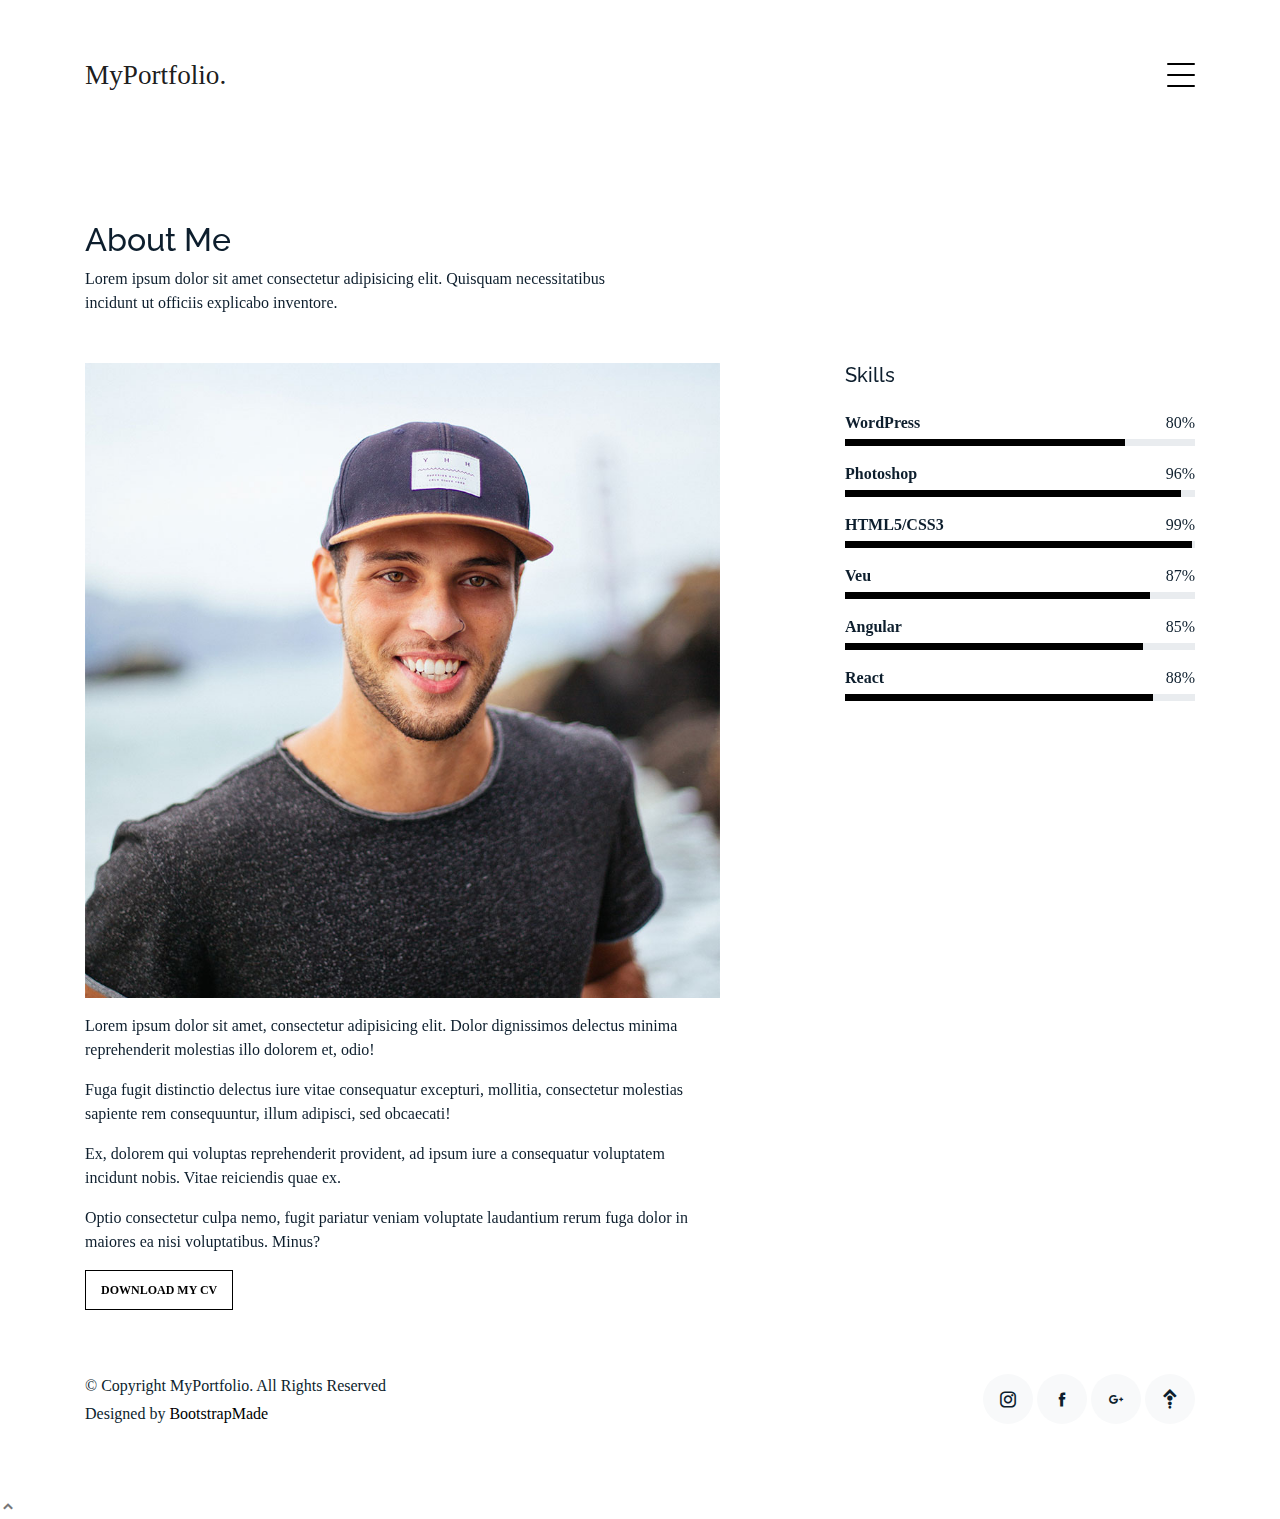
==== about.html @ 991b0c93 "Initial commit" ====
<!DOCTYPE html>
<html lang="en">

<head>
    <meta charset="utf-8">
    <meta content="width=device-width, initial-scale=1.0" name="viewport">

    <title>MyPortfolio Bootstrap Template - About</title>
    <meta content="" name="descriptison">
    <meta content="" name="keywords">

    <!-- Favicons -->
    <link href="assets/img/favicon.png" rel="icon">
    <link href="assets/img/apple-touch-icon.png" rel="apple-touch-icon">

    <!-- Google Fonts -->
    <link href="https://fonts.googleapis.com/css?family=https://fonts.googleapis.com/css?family=Inconsolata:400,500,600,700|Raleway:400,400i,500,500i,600,600i,700,700i" rel="stylesheet">

    <!-- Vendor CSS Files -->
    <link href="assets/vendor/bootstrap/css/bootstrap.min.css" rel="stylesheet">
    <link href="assets/vendor/icofont/icofont.min.css" rel="stylesheet">
    <link href="assets/vendor/aos/aos.css" rel="stylesheet">
    <link href="assets/vendor/line-awesome/css/line-awesome.min.css" rel="stylesheet">
    <link href="assets/vendor/owl.carousel/assets/owl.carousel.min.css" rel="stylesheet">

    <!-- Template Main CSS File -->
    <link href="assets/css/style.css" rel="stylesheet">

    <!-- =======================================================
  * Template Name: MyPortfolio - v2.1.0
  * Template URL: https://bootstrapmade.com/myportfolio-bootstrap-portfolio-website-template/
  * Author: BootstrapMade.com
  * License: https://bootstrapmade.com/license/
  ======================================================== -->
</head>

<body>

    <!-- ======= Navbar ======= -->
    <div class="collapse navbar-collapse custom-navmenu" id="main-navbar">
        <div class="container py-2 py-md-5">
            <div class="row align-items-start">
                <div class="col-md-2">
                    <ul class="custom-menu">
                        <li><a href="index.html">Home</a></li>
                        <li class="active"><a href="about.html">About Me</a></li>
                        <li><a href="services.html">Services</a></li>
                        <li><a href="index.html">My Works</a></li>
                        <li><a href="contact.html">Contact</a></li>
                    </ul>
                </div>
                <div class="col-md-6 d-none d-md-block  mr-auto">
                    <div class="tweet d-flex">
                        <span class="icofont-twitter text-white mt-2 mr-3"></span>
                        <div>
                            <p><em>Lorem ipsum dolor sit amet consectetur adipisicing elit. Quisquam necessitatibus incidunt ut officiis explicabo inventore. <br> <a href="#">t.co/v82jsk</a></em></p>
                        </div>
                    </div>
                </div>
                <div class="col-md-4 d-none d-md-block">
                    <h3>Hire Me</h3>
                    <p>Lorem ipsum dolor sit amet consectetur adipisicing elit. Quisquam necessitatibus incidunt ut officiisexplicabo inventore. <br> <a href="#">myemail@gmail.com</a></p>
                </div>
            </div>

        </div>
    </div>

    <nav class="navbar navbar-light custom-navbar">
        <div class="container">
            <a class="navbar-brand" href="index.html">MyPortfolio.</a>

            <a href="#" class="burger" data-toggle="collapse" data-target="#main-navbar">
                <span></span>
            </a>

        </div>
    </nav>

    <main id="main">

        <section class="section pb-5">
            <div class="container">
                <div class="row mb-5 align-items-end">
                    <div class="col-md-6" data-aos="fade-up">

                        <h2>About Me</h2>
                        <p class="mb-0">Lorem ipsum dolor sit amet consectetur adipisicing elit. Quisquam necessitatibus incidunt ut officiis explicabo inventore.</p>
                    </div>

                </div>

                <div class="row">
                    <div class="col-md-4 ml-auto order-2" data-aos="fade-up">
                        <h3 class="h3 mb-4">Skills</h3>
                        <ul class="list-unstyled">
                            <li class="mb-3">
                                <div class="d-flex mb-1">
                                    <strong>WordPress</strong>
                                    <span class="ml-auto">80%</span>
                                </div>
                                <div class="progress custom-progress">
                                    <div class="progress-bar" role="progressbar" style="width: 80%" aria-valuenow="80" aria-valuemin="0" aria-valuemax="100"></div>
                                </div>
                            </li>
                            <li class="mb-3">
                                <div class="d-flex mb-1">
                                    <strong>Photoshop</strong>
                                    <span class="ml-auto">96%</span>
                                </div>
                                <div class="progress custom-progress">
                                    <div class="progress-bar" role="progressbar" style="width: 96%" aria-valuenow="96" aria-valuemin="0" aria-valuemax="100"></div>
                                </div>
                            </li>
                            <li class="mb-3">
                                <div class="d-flex mb-1">
                                    <strong>HTML5/CSS3</strong>
                                    <span class="ml-auto">99%</span>
                                </div>
                                <div class="progress custom-progress">
                                    <div class="progress-bar" role="progressbar" style="width: 99%" aria-valuenow="99" aria-valuemin="0" aria-valuemax="100"></div>
                                </div>
                            </li>
                            <li class="mb-3">
                                <div class="d-flex mb-1">
                                    <strong>Veu</strong>
                                    <span class="ml-auto">87%</span>
                                </div>
                                <div class="progress custom-progress">
                                    <div class="progress-bar" role="progressbar" style="width: 87%" aria-valuenow="87" aria-valuemin="0" aria-valuemax="100"></div>
                                </div>
                            </li>
                            <li class="mb-3">
                                <div class="d-flex mb-1">
                                    <strong>Angular</strong>
                                    <span class="ml-auto">85%</span>
                                </div>
                                <div class="progress custom-progress">
                                    <div class="progress-bar" role="progressbar" style="width: 85%" aria-valuenow="85" aria-valuemin="0" aria-valuemax="100"></div>
                                </div>
                            </li>
                            <li class="mb-3">
                                <div class="d-flex mb-1">
                                    <strong>React</strong>
                                    <span class="ml-auto">88%</span>
                                </div>
                                <div class="progress custom-progress">
                                    <div class="progress-bar" role="progressbar" style="width: 88%" aria-valuenow="88" aria-valuemin="0" aria-valuemax="100"></div>
                                </div>
                            </li>
                        </ul>
                    </div>

                    <div class="col-md-7 mb-5 mb-md-0" data-aos="fade-up">
                        <p><img src="assets/img/person_1_sq.jpg" alt="Image" class="img-fluid"></p>
                        <p>Lorem ipsum dolor sit amet, consectetur adipisicing elit. Dolor dignissimos delectus minima reprehenderit molestias illo dolorem et, odio!</p>
                        <p>Fuga fugit distinctio delectus iure vitae consequatur excepturi, mollitia, consectetur molestias sapiente rem consequuntur, illum adipisci, sed obcaecati!</p>
                        <p>Ex, dolorem qui voluptas reprehenderit provident, ad ipsum iure a consequatur voluptatem incidunt nobis. Vitae reiciendis quae ex.</p>
                        <p>Optio consectetur culpa nemo, fugit pariatur veniam voluptate laudantium rerum fuga dolor in maiores ea nisi voluptatibus. Minus?</p>
                        <p><a href="#" class="readmore">Download my CV</a></p>
                    </div>

                </div>

            </div>

        </section>

    </main>
    <!-- End #main -->

    <!-- ======= Footer ======= -->
    <footer class="footer" role="contentinfo">
        <div class="container">
            <div class="row">
                <div class="col-sm-6">
                    <p class="mb-1">&copy; Copyright MyPortfolio. All Rights Reserved</p>
                    <div class="credits">
                        <!--
            All the links in the footer should remain intact.
            You can delete the links only if you purchased the pro version.
            Licensing information: https://bootstrapmade.com/license/
            Purchase the pro version with working PHP/AJAX contact form: https://bootstrapmade.com/buy/?theme=MyPortfolio
          -->
                        Designed by <a href="https://bootstrapmade.com/">BootstrapMade</a>
                    </div>
                </div>
                <div class="col-sm-6 social text-md-right">
                    <a href="#"><span class="icofont-instagram"></span></a>
                    <a href="#"><span class="icofont-facebook"></span></a>
                    <a href="#"><span class="icofont-google-plus"></span></a>
                    <a href="#" class="back-to-top"><span class="icofont-bubble-up icofont-2x"></span></a>
                </div>
            </div>
        </div>
    </footer>

    <a href="#" class="back-to-top"><i class="icofont-simple-up"></i></a>

    <!-- Vendor JS Files -->
    <script src="assets/vendor/jquery/jquery.min.js"></script>
    <script src="assets/vendor/bootstrap/js/bootstrap.bundle.min.js"></script>
    <script src="assets/vendor/jquery.easing/jquery.easing.min.js"></script>
    <script src="assets/vendor/php-email-form/validate.js"></script>
    <script src="assets/vendor/aos/aos.js"></script>
    <script src="assets/vendor/isotope-layout/isotope.pkgd.min.js"></script>
    <script src="assets/vendor/owl.carousel/owl.carousel.min.js"></script>

    <!-- Template Main JS File -->
    <script src="assets/js/main.js"></script>

</body>

</html>
---- assets/vendor/line-awesome/css/line-awesome.min.css ----
.la,.lab,.lad,.lal,.lar,.las{-moz-osx-font-smoothing:grayscale;-webkit-font-smoothing:antialiased;display:inline-block;font-style:normal;font-variant:normal;text-rendering:auto;line-height:1}.la-lg{font-size:1.33333em;line-height:.75em;vertical-align:-.0667em}.la-xs{font-size:.75em}.la-sm{font-size:.875em}.la-1x{font-size:1em}.la-2x{font-size:2em}.la-3x{font-size:3em}.la-4x{font-size:4em}.la-5x{font-size:5em}.la-6x{font-size:6em}.la-7x{font-size:7em}.la-8x{font-size:8em}.la-9x{font-size:9em}.la-10x{font-size:10em}.la-fw{text-align:center;width:1.25em}.la-ul{list-style-type:none;margin-left:2.5em;padding-left:0}.la-ul>li{position:relative}.la-li{left:-2em;position:absolute;text-align:center;width:2em;line-height:inherit}.la-border{border:solid .08em #eee;border-radius:.1em;padding:.2em .25em .15em}.la-pull-left{float:left}.la-pull-right{float:right}.la.la-pull-left,.lab.la-pull-left,.lal.la-pull-left,.lar.la-pull-left,.las.la-pull-left{margin-right:.3em}.la.la-pull-right,.lab.la-pull-right,.lal.la-pull-right,.lar.la-pull-right,.las.la-pull-right{margin-left:.3em}.la-spin{-webkit-animation:la-spin 2s infinite linear;animation:la-spin 2s infinite linear}.la-pulse{-webkit-animation:la-spin 1s infinite steps(8);animation:la-spin 1s infinite steps(8)}@-webkit-keyframes la-spin{0%{-webkit-transform:rotate(0);transform:rotate(0)}100%{-webkit-transform:rotate(360deg);transform:rotate(360deg)}}@keyframes la-spin{0%{-webkit-transform:rotate(0);transform:rotate(0)}100%{-webkit-transform:rotate(360deg);transform:rotate(360deg)}}.la-rotate-90{-webkit-transform:rotate(90deg);transform:rotate(90deg)}.la-rotate-180{-webkit-transform:rotate(180deg);transform:rotate(180deg)}.la-rotate-270{-webkit-transform:rotate(270deg);transform:rotate(270deg)}.la-flip-horizontal{-webkit-transform:scale(-1,1);transform:scale(-1,1)}.la-flip-vertical{-webkit-transform:scale(1,-1);transform:scale(1,-1)}.la-flip-both,.la-flip-horizontal.la-flip-vertical{-webkit-transform:scale(-1,-1);transform:scale(-1,-1)}:root .la-flip-both,:root .la-flip-horizontal,:root .la-flip-vertical,:root .la-rotate-180,:root .la-rotate-270,:root .la-rotate-90{-webkit-filter:none;filter:none}.la-stack{display:inline-block;height:2em;line-height:2em;position:relative;vertical-align:middle;width:2.5em}.la-stack-1x,.la-stack-2x{left:0;position:absolute;text-align:center;width:100%}.la-stack-1x{line-height:inherit}.la-stack-2x{font-size:2em}.la-inverse{color:#fff}.la-500px:before{content:"\f26e"}.la-accessible-icon:before{content:"\f368"}.la-accusoft:before{content:"\f369"}.la-acquisitions-incorporated:before{content:"\f6af"}.la-ad:before{content:"\f641"}.la-address-book:before{content:"\f2b9"}.la-address-card:before{content:"\f2bb"}.la-adjust:before{content:"\f042"}.la-adn:before{content:"\f170"}.la-adobe:before{content:"\f778"}.la-adversal:before{content:"\f36a"}.la-affiliatetheme:before{content:"\f36b"}.la-air-freshener:before{content:"\f5d0"}.la-airbnb:before{content:"\f834"}.la-algolia:before{content:"\f36c"}.la-align-center:before{content:"\f037"}.la-align-justify:before{content:"\f039"}.la-align-left:before{content:"\f036"}.la-align-right:before{content:"\f038"}.la-alipay:before{content:"\f642"}.la-allergies:before{content:"\f461"}.la-amazon:before{content:"\f270"}.la-amazon-pay:before{content:"\f42c"}.la-ambulance:before{content:"\f0f9"}.la-american-sign-language-interpreting:before{content:"\f2a3"}.la-amilia:before{content:"\f36d"}.la-anchor:before{content:"\f13d"}.la-android:before{content:"\f17b"}.la-angellist:before{content:"\f209"}.la-angle-double-down:before{content:"\f103"}.la-angle-double-left:before{content:"\f100"}.la-angle-double-right:before{content:"\f101"}.la-angle-double-up:before{content:"\f102"}.la-angle-down:before{content:"\f107"}.la-angle-left:before{content:"\f104"}.la-angle-right:before{content:"\f105"}.la-angle-up:before{content:"\f106"}.la-angry:before{content:"\f556"}.la-angrycreative:before{content:"\f36e"}.la-angular:before{content:"\f420"}.la-ankh:before{content:"\f644"}.la-app-store:before{content:"\f36f"}.la-app-store-ios:before{content:"\f370"}.la-apper:before{content:"\f371"}.la-apple:before{content:"\f179"}.la-apple-alt:before{content:"\f5d1"}.la-apple-pay:before{content:"\f415"}.la-archive:before{content:"\f187"}.la-archway:before{content:"\f557"}.la-arrow-alt-circle-down:before{content:"\f358"}.la-arrow-alt-circle-left:before{content:"\f359"}.la-arrow-alt-circle-right:before{content:"\f35a"}.la-arrow-alt-circle-up:before{content:"\f35b"}.la-arrow-circle-down:before{content:"\f0ab"}.la-arrow-circle-left:before{content:"\f0a8"}.la-arrow-circle-right:before{content:"\f0a9"}.la-arrow-circle-up:before{content:"\f0aa"}.la-arrow-down:before{content:"\f063"}.la-arrow-left:before{content:"\f060"}.la-arrow-right:before{content:"\f061"}.la-arrow-up:before{content:"\f062"}.la-arrows-alt:before{content:"\f0b2"}.la-arrows-alt-h:before{content:"\f337"}.la-arrows-alt-v:before{content:"\f338"}.la-artstation:before{content:"\f77a"}.la-assistive-listening-systems:before{content:"\f2a2"}.la-asterisk:before{content:"\f069"}.la-asymmetrik:before{content:"\f372"}.la-at:before{content:"\f1fa"}.la-atlas:before{content:"\f558"}.la-atlassian:before{content:"\f77b"}.la-atom:before{content:"\f5d2"}.la-audible:before{content:"\f373"}.la-audio-description:before{content:"\f29e"}.la-autoprefixer:before{content:"\f41c"}.la-avianex:before{content:"\f374"}.la-aviato:before{content:"\f421"}.la-award:before{content:"\f559"}.la-aws:before{content:"\f375"}.la-baby:before{content:"\f77c"}.la-baby-carriage:before{content:"\f77d"}.la-backspace:before{content:"\f55a"}.la-backward:before{content:"\f04a"}.la-bacon:before{content:"\f7e5"}.la-balance-scale:before{content:"\f24e"}.la-balance-scale-left:before{content:"\f515"}.la-balance-scale-right:before{content:"\f516"}.la-ban:before{content:"\f05e"}.la-band-aid:before{content:"\f462"}.la-bandcamp:before{content:"\f2d5"}.la-barcode:before{content:"\f02a"}.la-bars:before{content:"\f0c9"}.la-baseball-ball:before{content:"\f433"}.la-basketball-ball:before{content:"\f434"}.la-bath:before{content:"\f2cd"}.la-battery-empty:before{content:"\f244"}.la-battery-full:before{content:"\f240"}.la-battery-half:before{content:"\f242"}.la-battery-quarter:before{content:"\f243"}.la-battery-three-quarters:before{content:"\f241"}.la-battle-net:before{content:"\f835"}.la-bed:before{content:"\f236"}.la-beer:before{content:"\f0fc"}.la-behance:before{content:"\f1b4"}.la-behance-square:before{content:"\f1b5"}.la-bell:before{content:"\f0f3"}.la-bell-slash:before{content:"\f1f6"}.la-bezier-curve:before{content:"\f55b"}.la-bible:before{content:"\f647"}.la-bicycle:before{content:"\f206"}.la-biking:before{content:"\f84a"}.la-bimobject:before{content:"\f378"}.la-binoculars:before{content:"\f1e5"}.la-biohazard:before{content:"\f780"}.la-birthday-cake:before{content:"\f1fd"}.la-bitbucket:before{content:"\f171"}.la-bitcoin:before{content:"\f379"}.la-bity:before{content:"\f37a"}.la-black-tie:before{content:"\f27e"}.la-blackberry:before{content:"\f37b"}.la-blender:before{content:"\f517"}.la-blender-phone:before{content:"\f6b6"}.la-blind:before{content:"\f29d"}.la-blog:before{content:"\f781"}.la-blogger:before{content:"\f37c"}.la-blogger-b:before{content:"\f37d"}.la-bluetooth:before{content:"\f293"}.la-bluetooth-b:before{content:"\f294"}.la-bold:before{content:"\f032"}.la-bolt:before{content:"\f0e7"}.la-bomb:before{content:"\f1e2"}.la-bone:before{content:"\f5d7"}.la-bong:before{content:"\f55c"}.la-book:before{content:"\f02d"}.la-book-dead:before{content:"\f6b7"}.la-book-medical:before{content:"\f7e6"}.la-book-open:before{content:"\f518"}.la-book-reader:before{content:"\f5da"}.la-bookmark:before{content:"\f02e"}.la-bootstrap:before{content:"\f836"}.la-border-all:before{content:"\f84c"}.la-border-none:before{content:"\f850"}.la-border-style:before{content:"\f853"}.la-bowling-ball:before{content:"\f436"}.la-box:before{content:"\f466"}.la-box-open:before{content:"\f49e"}.la-boxes:before{content:"\f468"}.la-braille:before{content:"\f2a1"}.la-brain:before{content:"\f5dc"}.la-bread-slice:before{content:"\f7ec"}.la-briefcase:before{content:"\f0b1"}.la-briefcase-medical:before{content:"\f469"}.la-broadcast-tower:before{content:"\f519"}.la-broom:before{content:"\f51a"}.la-brush:before{content:"\f55d"}.la-btc:before{content:"\f15a"}.la-buffer:before{content:"\f837"}.la-bug:before{content:"\f188"}.la-building:before{content:"\f1ad"}.la-bullhorn:before{content:"\f0a1"}.la-bullseye:before{content:"\f140"}.la-burn:before{content:"\f46a"}.la-buromobelexperte:before{content:"\f37f"}.la-bus:before{content:"\f207"}.la-bus-alt:before{content:"\f55e"}.la-business-time:before{content:"\f64a"}.la-buy-n-large:before{content:"\f8a6"}.la-buysellads:before{content:"\f20d"}.la-calculator:before{content:"\f1ec"}.la-calendar:before{content:"\f133"}.la-calendar-alt:before{content:"\f073"}.la-calendar-check:before{content:"\f274"}.la-calendar-day:before{content:"\f783"}.la-calendar-minus:before{content:"\f272"}.la-calendar-plus:before{content:"\f271"}.la-calendar-times:before{content:"\f273"}.la-calendar-week:before{content:"\f784"}.la-camera:before{content:"\f030"}.la-camera-retro:before{content:"\f083"}.la-campground:before{content:"\f6bb"}.la-canadian-maple-leaf:before{content:"\f785"}.la-candy-cane:before{content:"\f786"}.la-cannabis:before{content:"\f55f"}.la-capsules:before{content:"\f46b"}.la-car:before{content:"\f1b9"}.la-car-alt:before{content:"\f5de"}.la-car-battery:before{content:"\f5df"}.la-car-crash:before{content:"\f5e1"}.la-car-side:before{content:"\f5e4"}.la-caret-down:before{content:"\f0d7"}.la-caret-left:before{content:"\f0d9"}.la-caret-right:before{content:"\f0da"}.la-caret-square-down:before{content:"\f150"}.la-caret-square-left:before{content:"\f191"}.la-caret-square-right:before{content:"\f152"}.la-caret-square-up:before{content:"\f151"}.la-caret-up:before{content:"\f0d8"}.la-carrot:before{content:"\f787"}.la-cart-arrow-down:before{content:"\f218"}.la-cart-plus:before{content:"\f217"}.la-cash-register:before{content:"\f788"}.la-cat:before{content:"\f6be"}.la-cc-amazon-pay:before{content:"\f42d"}.la-cc-amex:before{content:"\f1f3"}.la-cc-apple-pay:before{content:"\f416"}.la-cc-diners-club:before{content:"\f24c"}.la-cc-discover:before{content:"\f1f2"}.la-cc-jcb:before{content:"\f24b"}.la-cc-mastercard:before{content:"\f1f1"}.la-cc-paypal:before{content:"\f1f4"}.la-cc-stripe:before{content:"\f1f5"}.la-cc-visa:before{content:"\f1f0"}.la-centercode:before{content:"\f380"}.la-centos:before{content:"\f789"}.la-certificate:before{content:"\f0a3"}.la-chair:before{content:"\f6c0"}.la-chalkboard:before{content:"\f51b"}.la-chalkboard-teacher:before{content:"\f51c"}.la-charging-station:before{content:"\f5e7"}.la-chart-area:before{content:"\f1fe"}.la-chart-bar:before{content:"\f080"}.la-chart-line:before{content:"\f201"}.la-chart-pie:before{content:"\f200"}.la-check:before{content:"\f00c"}.la-check-circle:before{content:"\f058"}.la-check-double:before{content:"\f560"}.la-check-square:before{content:"\f14a"}.la-cheese:before{content:"\f7ef"}.la-chess:before{content:"\f439"}.la-chess-bishop:before{content:"\f43a"}.la-chess-board:before{content:"\f43c"}.la-chess-king:before{content:"\f43f"}.la-chess-knight:before{content:"\f441"}.la-chess-pawn:before{content:"\f443"}.la-chess-queen:before{content:"\f445"}.la-chess-rook:before{content:"\f447"}.la-chevron-circle-down:before{content:"\f13a"}.la-chevron-circle-left:before{content:"\f137"}.la-chevron-circle-right:before{content:"\f138"}.la-chevron-circle-up:before{content:"\f139"}.la-chevron-down:before{content:"\f078"}.la-chevron-left:before{content:"\f053"}.la-chevron-right:before{content:"\f054"}.la-chevron-up:before{content:"\f077"}.la-child:before{content:"\f1ae"}.la-chrome:before{content:"\f268"}.la-chromecast:before{content:"\f838"}.la-church:before{content:"\f51d"}.la-circle:before{content:"\f111"}.la-circle-notch:before{content:"\f1ce"}.la-city:before{content:"\f64f"}.la-clinic-medical:before{content:"\f7f2"}.la-clipboard:before{content:"\f328"}.la-clipboard-check:before{content:"\f46c"}.la-clipboard-list:before{content:"\f46d"}.la-clock:before{content:"\f017"}.la-clone:before{content:"\f24d"}.la-closed-captioning:before{content:"\f20a"}.la-cloud:before{content:"\f0c2"}.la-cloud-download-alt:before{content:"\f381"}.la-cloud-meatball:before{content:"\f73b"}.la-cloud-moon:before{content:"\f6c3"}.la-cloud-moon-rain:before{content:"\f73c"}.la-cloud-rain:before{content:"\f73d"}.la-cloud-showers-heavy:before{content:"\f740"}.la-cloud-sun:before{content:"\f6c4"}.la-cloud-sun-rain:before{content:"\f743"}.la-cloud-upload-alt:before{content:"\f382"}.la-cloudscale:before{content:"\f383"}.la-cloudsmith:before{content:"\f384"}.la-cloudversify:before{content:"\f385"}.la-cocktail:before{content:"\f561"}.la-code:before{content:"\f121"}.la-code-branch:before{content:"\f126"}.la-codepen:before{content:"\f1cb"}.la-codiepie:before{content:"\f284"}.la-coffee:before{content:"\f0f4"}.la-cog:before{content:"\f013"}.la-cogs:before{content:"\f085"}.la-coins:before{content:"\f51e"}.la-columns:before{content:"\f0db"}.la-comment:before{content:"\f075"}.la-comment-alt:before{content:"\f27a"}.la-comment-dollar:before{content:"\f651"}.la-comment-dots:before{content:"\f4ad"}.la-comment-medical:before{content:"\f7f5"}.la-comment-slash:before{content:"\f4b3"}.la-comments:before{content:"\f086"}.la-comments-dollar:before{content:"\f653"}.la-compact-disc:before{content:"\f51f"}.la-compass:before{content:"\f14e"}.la-compress:before{content:"\f066"}.la-compress-arrows-alt:before{content:"\f78c"}.la-concierge-bell:before{content:"\f562"}.la-confluence:before{content:"\f78d"}.la-connectdevelop:before{content:"\f20e"}.la-contao:before{content:"\f26d"}.la-cookie:before{content:"\f563"}.la-cookie-bite:before{content:"\f564"}.la-copy:before{content:"\f0c5"}.la-copyright:before{content:"\f1f9"}.la-cotton-bureau:before{content:"\f89e"}.la-couch:before{content:"\f4b8"}.la-cpanel:before{content:"\f388"}.la-creative-commons:before{content:"\f25e"}.la-creative-commons-by:before{content:"\f4e7"}.la-creative-commons-nc:before{content:"\f4e8"}.la-creative-commons-nc-eu:before{content:"\f4e9"}.la-creative-commons-nc-jp:before{content:"\f4ea"}.la-creative-commons-nd:before{content:"\f4eb"}.la-creative-commons-pd:before{content:"\f4ec"}.la-creative-commons-pd-alt:before{content:"\f4ed"}.la-creative-commons-remix:before{content:"\f4ee"}.la-creative-commons-sa:before{content:"\f4ef"}.la-creative-commons-sampling:before{content:"\f4f0"}.la-creative-commons-sampling-plus:before{content:"\f4f1"}.la-creative-commons-share:before{content:"\f4f2"}.la-creative-commons-zero:before{content:"\f4f3"}.la-credit-card:before{content:"\f09d"}.la-critical-role:before{content:"\f6c9"}.la-crop:before{content:"\f125"}.la-crop-alt:before{content:"\f565"}.la-cross:before{content:"\f654"}.la-crosshairs:before{content:"\f05b"}.la-crow:before{content:"\f520"}.la-crown:before{content:"\f521"}.la-crutch:before{content:"\f7f7"}.la-css3:before{content:"\f13c"}.la-css3-alt:before{content:"\f38b"}.la-cube:before{content:"\f1b2"}.la-cubes:before{content:"\f1b3"}.la-cut:before{content:"\f0c4"}.la-cuttlefish:before{content:"\f38c"}.la-d-and-d:before{content:"\f38d"}.la-d-and-d-beyond:before{content:"\f6ca"}.la-dashcube:before{content:"\f210"}.la-database:before{content:"\f1c0"}.la-deaf:before{content:"\f2a4"}.la-delicious:before{content:"\f1a5"}.la-democrat:before{content:"\f747"}.la-deploydog:before{content:"\f38e"}.la-deskpro:before{content:"\f38f"}.la-desktop:before{content:"\f108"}.la-dev:before{content:"\f6cc"}.la-deviantart:before{content:"\f1bd"}.la-dharmachakra:before{content:"\f655"}.la-dhl:before{content:"\f790"}.la-diagnoses:before{content:"\f470"}.la-diaspora:before{content:"\f791"}.la-dice:before{content:"\f522"}.la-dice-d20:before{content:"\f6cf"}.la-dice-d6:before{content:"\f6d1"}.la-dice-five:before{content:"\f523"}.la-dice-four:before{content:"\f524"}.la-dice-one:before{content:"\f525"}.la-dice-six:before{content:"\f526"}.la-dice-three:before{content:"\f527"}.la-dice-two:before{content:"\f528"}.la-digg:before{content:"\f1a6"}.la-digital-ocean:before{content:"\f391"}.la-digital-tachograph:before{content:"\f566"}.la-directions:before{content:"\f5eb"}.la-discord:before{content:"\f392"}.la-discourse:before{content:"\f393"}.la-divide:before{content:"\f529"}.la-dizzy:before{content:"\f567"}.la-dna:before{content:"\f471"}.la-dochub:before{content:"\f394"}.la-docker:before{content:"\f395"}.la-dog:before{content:"\f6d3"}.la-dollar-sign:before{content:"\f155"}.la-dolly:before{content:"\f472"}.la-dolly-flatbed:before{content:"\f474"}.la-donate:before{content:"\f4b9"}.la-door-closed:before{content:"\f52a"}.la-door-open:before{content:"\f52b"}.la-dot-circle:before{content:"\f192"}.la-dove:before{content:"\f4ba"}.la-download:before{content:"\f019"}.la-draft2digital:before{content:"\f396"}.la-drafting-compass:before{content:"\f568"}.la-dragon:before{content:"\f6d5"}.la-draw-polygon:before{content:"\f5ee"}.la-dribbble:before{content:"\f17d"}.la-dribbble-square:before{content:"\f397"}.la-dropbox:before{content:"\f16b"}.la-drum:before{content:"\f569"}.la-drum-steelpan:before{content:"\f56a"}.la-drumstick-bite:before{content:"\f6d7"}.la-drupal:before{content:"\f1a9"}.la-dumbbell:before{content:"\f44b"}.la-dumpster:before{content:"\f793"}.la-dumpster-fire:before{content:"\f794"}.la-dungeon:before{content:"\f6d9"}.la-dyalog:before{content:"\f399"}.la-earlybirds:before{content:"\f39a"}.la-ebay:before{content:"\f4f4"}.la-edge:before{content:"\f282"}.la-edit:before{content:"\f044"}.la-egg:before{content:"\f7fb"}.la-eject:before{content:"\f052"}.la-elementor:before{content:"\f430"}.la-ellipsis-h:before{content:"\f141"}.la-ellipsis-v:before{content:"\f142"}.la-ello:before{content:"\f5f1"}.la-ember:before{content:"\f423"}.la-empire:before{content:"\f1d1"}.la-envelope:before{content:"\f0e0"}.la-envelope-open:before{content:"\f2b6"}.la-envelope-open-text:before{content:"\f658"}.la-envelope-square:before{content:"\f199"}.la-envira:before{content:"\f299"}.la-equals:before{content:"\f52c"}.la-eraser:before{content:"\f12d"}.la-erlang:before{content:"\f39d"}.la-ethereum:before{content:"\f42e"}.la-ethernet:before{content:"\f796"}.la-etsy:before{content:"\f2d7"}.la-euro-sign:before{content:"\f153"}.la-evernote:before{content:"\f839"}.la-exchange-alt:before{content:"\f362"}.la-exclamation:before{content:"\f12a"}.la-exclamation-circle:before{content:"\f06a"}.la-exclamation-triangle:before{content:"\f071"}.la-expand:before{content:"\f065"}.la-expand-arrows-alt:before{content:"\f31e"}.la-expeditedssl:before{content:"\f23e"}.la-external-link-alt:before{content:"\f35d"}.la-external-link-square-alt:before{content:"\f360"}.la-eye:before{content:"\f06e"}.la-eye-dropper:before{content:"\f1fb"}.la-eye-slash:before{content:"\f070"}.la-facebook:before{content:"\f09a"}.la-facebook-f:before{content:"\f39e"}.la-facebook-messenger:before{content:"\f39f"}.la-facebook-square:before{content:"\f082"}.la-fan:before{content:"\f863"}.la-fantasy-flight-games:before{content:"\f6dc"}.la-fast-backward:before{content:"\f049"}.la-fast-forward:before{content:"\f050"}.la-fax:before{content:"\f1ac"}.la-feather:before{content:"\f52d"}.la-feather-alt:before{content:"\f56b"}.la-fedex:before{content:"\f797"}.la-fedora:before{content:"\f798"}.la-female:before{content:"\f182"}.la-fighter-jet:before{content:"\f0fb"}.la-figma:before{content:"\f799"}.la-file:before{content:"\f15b"}.la-file-alt:before{content:"\f15c"}.la-file-archive:before{content:"\f1c6"}.la-file-audio:before{content:"\f1c7"}.la-file-code:before{content:"\f1c9"}.la-file-contract:before{content:"\f56c"}.la-file-csv:before{content:"\f6dd"}.la-file-download:before{content:"\f56d"}.la-file-excel:before{content:"\f1c3"}.la-file-export:before{content:"\f56e"}.la-file-image:before{content:"\f1c5"}.la-file-import:before{content:"\f56f"}.la-file-invoice:before{content:"\f570"}.la-file-invoice-dollar:before{content:"\f571"}.la-file-medical:before{content:"\f477"}.la-file-medical-alt:before{content:"\f478"}.la-file-pdf:before{content:"\f1c1"}.la-file-powerpoint:before{content:"\f1c4"}.la-file-prescription:before{content:"\f572"}.la-file-signature:before{content:"\f573"}.la-file-upload:before{content:"\f574"}.la-file-video:before{content:"\f1c8"}.la-file-word:before{content:"\f1c2"}.la-fill:before{content:"\f575"}.la-fill-drip:before{content:"\f576"}.la-film:before{content:"\f008"}.la-filter:before{content:"\f0b0"}.la-fingerprint:before{content:"\f577"}.la-fire:before{content:"\f06d"}.la-fire-alt:before{content:"\f7e4"}.la-fire-extinguisher:before{content:"\f134"}.la-firefox:before{content:"\f269"}.la-first-aid:before{content:"\f479"}.la-first-order:before{content:"\f2b0"}.la-first-order-alt:before{content:"\f50a"}.la-firstdraft:before{content:"\f3a1"}.la-fish:before{content:"\f578"}.la-fist-raised:before{content:"\f6de"}.la-flag:before{content:"\f024"}.la-flag-checkered:before{content:"\f11e"}.la-flag-usa:before{content:"\f74d"}.la-flask:before{content:"\f0c3"}.la-flickr:before{content:"\f16e"}.la-flipboard:before{content:"\f44d"}.la-flushed:before{content:"\f579"}.la-fly:before{content:"\f417"}.la-folder:before{content:"\f07b"}.la-folder-minus:before{content:"\f65d"}.la-folder-open:before{content:"\f07c"}.la-folder-plus:before{content:"\f65e"}.la-font:before{content:"\f031"}.la-font-awesome:before{content:"\f2b4"}.la-font-awesome-alt:before{content:"\f35c"}.la-font-awesome-flag:before{content:"\f425"}.la-font-awesome-logo-full:before{content:"\f4e6"}.la-fonticons:before{content:"\f280"}.la-fonticons-fi:before{content:"\f3a2"}.la-football-ball:before{content:"\f44e"}.la-fort-awesome:before{content:"\f286"}.la-fort-awesome-alt:before{content:"\f3a3"}.la-forumbee:before{content:"\f211"}.la-forward:before{content:"\f04e"}.la-foursquare:before{content:"\f180"}.la-free-code-camp:before{content:"\f2c5"}.la-freebsd:before{content:"\f3a4"}.la-frog:before{content:"\f52e"}.la-frown:before{content:"\f119"}.la-frown-open:before{content:"\f57a"}.la-fulcrum:before{content:"\f50b"}.la-funnel-dollar:before{content:"\f662"}.la-futbol:before{content:"\f1e3"}.la-galactic-republic:before{content:"\f50c"}.la-galactic-senate:before{content:"\f50d"}.la-gamepad:before{content:"\f11b"}.la-gas-pump:before{content:"\f52f"}.la-gavel:before{content:"\f0e3"}.la-gem:before{content:"\f3a5"}.la-genderless:before{content:"\f22d"}.la-get-pocket:before{content:"\f265"}.la-gg:before{content:"\f260"}.la-gg-circle:before{content:"\f261"}.la-ghost:before{content:"\f6e2"}.la-gift:before{content:"\f06b"}.la-gifts:before{content:"\f79c"}.la-git:before{content:"\f1d3"}.la-git-alt:before{content:"\f841"}.la-git-square:before{content:"\f1d2"}.la-github:before{content:"\f09b"}.la-github-alt:before{content:"\f113"}.la-github-square:before{content:"\f092"}.la-gitkraken:before{content:"\f3a6"}.la-gitlab:before{content:"\f296"}.la-gitter:before{content:"\f426"}.la-glass-cheers:before{content:"\f79f"}.la-glass-martini:before{content:"\f000"}.la-glass-martini-alt:before{content:"\f57b"}.la-glass-whiskey:before{content:"\f7a0"}.la-glasses:before{content:"\f530"}.la-glide:before{content:"\f2a5"}.la-glide-g:before{content:"\f2a6"}.la-globe:before{content:"\f0ac"}.la-globe-africa:before{content:"\f57c"}.la-globe-americas:before{content:"\f57d"}.la-globe-asia:before{content:"\f57e"}.la-globe-europe:before{content:"\f7a2"}.la-gofore:before{content:"\f3a7"}.la-golf-ball:before{content:"\f450"}.la-goodreads:before{content:"\f3a8"}.la-goodreads-g:before{content:"\f3a9"}.la-google:before{content:"\f1a0"}.la-google-drive:before{content:"\f3aa"}.la-google-play:before{content:"\f3ab"}.la-google-plus:before{content:"\f2b3"}.la-google-plus-g:before{content:"\f0d5"}.la-google-plus-square:before{content:"\f0d4"}.la-google-wallet:before{content:"\f1ee"}.la-gopuram:before{content:"\f664"}.la-graduation-cap:before{content:"\f19d"}.la-gratipay:before{content:"\f184"}.la-grav:before{content:"\f2d6"}.la-greater-than:before{content:"\f531"}.la-greater-than-equal:before{content:"\f532"}.la-grimace:before{content:"\f57f"}.la-grin:before{content:"\f580"}.la-grin-alt:before{content:"\f581"}.la-grin-beam:before{content:"\f582"}.la-grin-beam-sweat:before{content:"\f583"}.la-grin-hearts:before{content:"\f584"}.la-grin-squint:before{content:"\f585"}.la-grin-squint-tears:before{content:"\f586"}.la-grin-stars:before{content:"\f587"}.la-grin-tears:before{content:"\f588"}.la-grin-tongue:before{content:"\f589"}.la-grin-tongue-squint:before{content:"\f58a"}.la-grin-tongue-wink:before{content:"\f58b"}.la-grin-wink:before{content:"\f58c"}.la-grip-horizontal:before{content:"\f58d"}.la-grip-lines:before{content:"\f7a4"}.la-grip-lines-vertical:before{content:"\f7a5"}.la-grip-vertical:before{content:"\f58e"}.la-gripfire:before{content:"\f3ac"}.la-grunt:before{content:"\f3ad"}.la-guitar:before{content:"\f7a6"}.la-gulp:before{content:"\f3ae"}.la-h-square:before{content:"\f0fd"}.la-hacker-news:before{content:"\f1d4"}.la-hacker-news-square:before{content:"\f3af"}.la-hackerrank:before{content:"\f5f7"}.la-hamburger:before{content:"\f805"}.la-hammer:before{content:"\f6e3"}.la-hamsa:before{content:"\f665"}.la-hand-holding:before{content:"\f4bd"}.la-hand-holding-heart:before{content:"\f4be"}.la-hand-holding-usd:before{content:"\f4c0"}.la-hand-lizard:before{content:"\f258"}.la-hand-middle-finger:before{content:"\f806"}.la-hand-paper:before{content:"\f256"}.la-hand-peace:before{content:"\f25b"}.la-hand-point-down:before{content:"\f0a7"}.la-hand-point-left:before{content:"\f0a5"}.la-hand-point-right:before{content:"\f0a4"}.la-hand-point-up:before{content:"\f0a6"}.la-hand-pointer:before{content:"\f25a"}.la-hand-rock:before{content:"\f255"}.la-hand-scissors:before{content:"\f257"}.la-hand-spock:before{content:"\f259"}.la-hands:before{content:"\f4c2"}.la-hands-helping:before{content:"\f4c4"}.la-handshake:before{content:"\f2b5"}.la-hanukiah:before{content:"\f6e6"}.la-hard-hat:before{content:"\f807"}.la-hashtag:before{content:"\f292"}.la-hat-cowboy:before{content:"\f8c0"}.la-hat-cowboy-side:before{content:"\f8c1"}.la-hat-wizard:before{content:"\f6e8"}.la-haykal:before{content:"\f666"}.la-hdd:before{content:"\f0a0"}.la-heading:before{content:"\f1dc"}.la-headphones:before{content:"\f025"}.la-headphones-alt:before{content:"\f58f"}.la-headset:before{content:"\f590"}.la-heart:before{content:"\f004"}.la-heart-broken:before{content:"\f7a9"}.la-heartbeat:before{content:"\f21e"}.la-helicopter:before{content:"\f533"}.la-highlighter:before{content:"\f591"}.la-hiking:before{content:"\f6ec"}.la-hippo:before{content:"\f6ed"}.la-hips:before{content:"\f452"}.la-hire-a-helper:before{content:"\f3b0"}.la-history:before{content:"\f1da"}.la-hockey-puck:before{content:"\f453"}.la-holly-berry:before{content:"\f7aa"}.la-home:before{content:"\f015"}.la-hooli:before{content:"\f427"}.la-hornbill:before{content:"\f592"}.la-horse:before{content:"\f6f0"}.la-horse-head:before{content:"\f7ab"}.la-hospital:before{content:"\f0f8"}.la-hospital-alt:before{content:"\f47d"}.la-hospital-symbol:before{content:"\f47e"}.la-hot-tub:before{content:"\f593"}.la-hotdog:before{content:"\f80f"}.la-hotel:before{content:"\f594"}.la-hotjar:before{content:"\f3b1"}.la-hourglass:before{content:"\f254"}.la-hourglass-end:before{content:"\f253"}.la-hourglass-half:before{content:"\f252"}.la-hourglass-start:before{content:"\f251"}.la-house-damage:before{content:"\f6f1"}.la-houzz:before{content:"\f27c"}.la-hryvnia:before{content:"\f6f2"}.la-html5:before{content:"\f13b"}.la-hubspot:before{content:"\f3b2"}.la-i-cursor:before{content:"\f246"}.la-ice-cream:before{content:"\f810"}.la-icicles:before{content:"\f7ad"}.la-icons:before{content:"\f86d"}.la-id-badge:before{content:"\f2c1"}.la-id-card:before{content:"\f2c2"}.la-id-card-alt:before{content:"\f47f"}.la-igloo:before{content:"\f7ae"}.la-image:before{content:"\f03e"}.la-images:before{content:"\f302"}.la-imdb:before{content:"\f2d8"}.la-inbox:before{content:"\f01c"}.la-indent:before{content:"\f03c"}.la-industry:before{content:"\f275"}.la-infinity:before{content:"\f534"}.la-info:before{content:"\f129"}.la-info-circle:before{content:"\f05a"}.la-instagram:before{content:"\f16d"}.la-intercom:before{content:"\f7af"}.la-internet-explorer:before{content:"\f26b"}.la-invision:before{content:"\f7b0"}.la-ioxhost:before{content:"\f208"}.la-italic:before{content:"\f033"}.la-itch-io:before{content:"\f83a"}.la-itunes:before{content:"\f3b4"}.la-itunes-note:before{content:"\f3b5"}.la-java:before{content:"\f4e4"}.la-jedi:before{content:"\f669"}.la-jedi-order:before{content:"\f50e"}.la-jenkins:before{content:"\f3b6"}.la-jira:before{content:"\f7b1"}.la-joget:before{content:"\f3b7"}.la-joint:before{content:"\f595"}.la-joomla:before{content:"\f1aa"}.la-journal-whills:before{content:"\f66a"}.la-js:before{content:"\f3b8"}.la-js-square:before{content:"\f3b9"}.la-jsfiddle:before{content:"\f1cc"}.la-kaaba:before{content:"\f66b"}.la-kaggle:before{content:"\f5fa"}.la-key:before{content:"\f084"}.la-keybase:before{content:"\f4f5"}.la-keyboard:before{content:"\f11c"}.la-keycdn:before{content:"\f3ba"}.la-khanda:before{content:"\f66d"}.la-kickstarter:before{content:"\f3bb"}.la-kickstarter-k:before{content:"\f3bc"}.la-kiss:before{content:"\f596"}.la-kiss-beam:before{content:"\f597"}.la-kiss-wink-heart:before{content:"\f598"}.la-kiwi-bird:before{content:"\f535"}.la-korvue:before{content:"\f42f"}.la-landmark:before{content:"\f66f"}.la-language:before{content:"\f1ab"}.la-laptop:before{content:"\f109"}.la-laptop-code:before{content:"\f5fc"}.la-laptop-medical:before{content:"\f812"}.la-laravel:before{content:"\f3bd"}.la-lastfm:before{content:"\f202"}.la-lastfm-square:before{content:"\f203"}.la-laugh:before{content:"\f599"}.la-laugh-beam:before{content:"\f59a"}.la-laugh-squint:before{content:"\f59b"}.la-laugh-wink:before{content:"\f59c"}.la-layer-group:before{content:"\f5fd"}.la-leaf:before{content:"\f06c"}.la-leanpub:before{content:"\f212"}.la-lemon:before{content:"\f094"}.la-less:before{content:"\f41d"}.la-less-than:before{content:"\f536"}.la-less-than-equal:before{content:"\f537"}.la-level-down-alt:before{content:"\f3be"}.la-level-up-alt:before{content:"\f3bf"}.la-life-ring:before{content:"\f1cd"}.la-lightbulb:before{content:"\f0eb"}.la-line:before{content:"\f3c0"}.la-link:before{content:"\f0c1"}.la-linkedin:before{content:"\f08c"}.la-linkedin-in:before{content:"\f0e1"}.la-linode:before{content:"\f2b8"}.la-linux:before{content:"\f17c"}.la-lira-sign:before{content:"\f195"}.la-list:before{content:"\f03a"}.la-list-alt:before{content:"\f022"}.la-list-ol:before{content:"\f0cb"}.la-list-ul:before{content:"\f0ca"}.la-location-arrow:before{content:"\f124"}.la-lock:before{content:"\f023"}.la-lock-open:before{content:"\f3c1"}.la-long-arrow-alt-down:before{content:"\f309"}.la-long-arrow-alt-left:before{content:"\f30a"}.la-long-arrow-alt-right:before{content:"\f30b"}.la-long-arrow-alt-up:before{content:"\f30c"}.la-low-vision:before{content:"\f2a8"}.la-luggage-cart:before{content:"\f59d"}.la-lyft:before{content:"\f3c3"}.la-magento:before{content:"\f3c4"}.la-magic:before{content:"\f0d0"}.la-magnet:before{content:"\f076"}.la-mail-bulk:before{content:"\f674"}.la-mailchimp:before{content:"\f59e"}.la-male:before{content:"\f183"}.la-mandalorian:before{content:"\f50f"}.la-map:before{content:"\f279"}.la-map-marked:before{content:"\f59f"}.la-map-marked-alt:before{content:"\f5a0"}.la-map-marker:before{content:"\f041"}.la-map-marker-alt:before{content:"\f3c5"}.la-map-pin:before{content:"\f276"}.la-map-signs:before{content:"\f277"}.la-markdown:before{content:"\f60f"}.la-marker:before{content:"\f5a1"}.la-mars:before{content:"\f222"}.la-mars-double:before{content:"\f227"}.la-mars-stroke:before{content:"\f229"}.la-mars-stroke-h:before{content:"\f22b"}.la-mars-stroke-v:before{content:"\f22a"}.la-mask:before{content:"\f6fa"}.la-mastodon:before{content:"\f4f6"}.la-maxcdn:before{content:"\f136"}.la-mdb:before{content:"\f8ca"}.la-medal:before{content:"\f5a2"}.la-medapps:before{content:"\f3c6"}.la-medium:before{content:"\f23a"}.la-medium-m:before{content:"\f3c7"}.la-medkit:before{content:"\f0fa"}.la-medrt:before{content:"\f3c8"}.la-meetup:before{content:"\f2e0"}.la-megaport:before{content:"\f5a3"}.la-meh:before{content:"\f11a"}.la-meh-blank:before{content:"\f5a4"}.la-meh-rolling-eyes:before{content:"\f5a5"}.la-memory:before{content:"\f538"}.la-mendeley:before{content:"\f7b3"}.la-menorah:before{content:"\f676"}.la-mercury:before{content:"\f223"}.la-meteor:before{content:"\f753"}.la-microchip:before{content:"\f2db"}.la-microphone:before{content:"\f130"}.la-microphone-alt:before{content:"\f3c9"}.la-microphone-alt-slash:before{content:"\f539"}.la-microphone-slash:before{content:"\f131"}.la-microscope:before{content:"\f610"}.la-microsoft:before{content:"\f3ca"}.la-minus:before{content:"\f068"}.la-minus-circle:before{content:"\f056"}.la-minus-square:before{content:"\f146"}.la-mitten:before{content:"\f7b5"}.la-mix:before{content:"\f3cb"}.la-mixcloud:before{content:"\f289"}.la-mizuni:before{content:"\f3cc"}.la-mobile:before{content:"\f10b"}.la-mobile-alt:before{content:"\f3cd"}.la-modx:before{content:"\f285"}.la-monero:before{content:"\f3d0"}.la-money-bill:before{content:"\f0d6"}.la-money-bill-alt:before{content:"\f3d1"}.la-money-bill-wave:before{content:"\f53a"}.la-money-bill-wave-alt:before{content:"\f53b"}.la-money-check:before{content:"\f53c"}.la-money-check-alt:before{content:"\f53d"}.la-monument:before{content:"\f5a6"}.la-moon:before{content:"\f186"}.la-mortar-pestle:before{content:"\f5a7"}.la-mosque:before{content:"\f678"}.la-motorcycle:before{content:"\f21c"}.la-mountain:before{content:"\f6fc"}.la-mouse:before{content:"\f8cc"}.la-mouse-pointer:before{content:"\f245"}.la-mug-hot:before{content:"\f7b6"}.la-music:before{content:"\f001"}.la-napster:before{content:"\f3d2"}.la-neos:before{content:"\f612"}.la-network-wired:before{content:"\f6ff"}.la-neuter:before{content:"\f22c"}.la-newspaper:before{content:"\f1ea"}.la-nimblr:before{content:"\f5a8"}.la-node:before{content:"\f419"}.la-node-js:before{content:"\f3d3"}.la-not-equal:before{content:"\f53e"}.la-notes-medical:before{content:"\f481"}.la-npm:before{content:"\f3d4"}.la-ns8:before{content:"\f3d5"}.la-nutritionix:before{content:"\f3d6"}.la-object-group:before{content:"\f247"}.la-object-ungroup:before{content:"\f248"}.la-odnoklassniki:before{content:"\f263"}.la-odnoklassniki-square:before{content:"\f264"}.la-oil-can:before{content:"\f613"}.la-old-republic:before{content:"\f510"}.la-om:before{content:"\f679"}.la-opencart:before{content:"\f23d"}.la-openid:before{content:"\f19b"}.la-opera:before{content:"\f26a"}.la-optin-monster:before{content:"\f23c"}.la-orcid:before{content:"\f8d2"}.la-osi:before{content:"\f41a"}.la-otter:before{content:"\f700"}.la-outdent:before{content:"\f03b"}.la-page4:before{content:"\f3d7"}.la-pagelines:before{content:"\f18c"}.la-pager:before{content:"\f815"}.la-paint-brush:before{content:"\f1fc"}.la-paint-roller:before{content:"\f5aa"}.la-palette:before{content:"\f53f"}.la-palfed:before{content:"\f3d8"}.la-pallet:before{content:"\f482"}.la-paper-plane:before{content:"\f1d8"}.la-paperclip:before{content:"\f0c6"}.la-parachute-box:before{content:"\f4cd"}.la-paragraph:before{content:"\f1dd"}.la-parking:before{content:"\f540"}.la-passport:before{content:"\f5ab"}.la-pastafarianism:before{content:"\f67b"}.la-paste:before{content:"\f0ea"}.la-patreon:before{content:"\f3d9"}.la-pause:before{content:"\f04c"}.la-pause-circle:before{content:"\f28b"}.la-paw:before{content:"\f1b0"}.la-paypal:before{content:"\f1ed"}.la-peace:before{content:"\f67c"}.la-pen:before{content:"\f304"}.la-pen-alt:before{content:"\f305"}.la-pen-fancy:before{content:"\f5ac"}.la-pen-nib:before{content:"\f5ad"}.la-pen-square:before{content:"\f14b"}.la-pencil-alt:before{content:"\f303"}.la-pencil-ruler:before{content:"\f5ae"}.la-penny-arcade:before{content:"\f704"}.la-people-carry:before{content:"\f4ce"}.la-pepper-hot:before{content:"\f816"}.la-percent:before{content:"\f295"}.la-percentage:before{content:"\f541"}.la-periscope:before{content:"\f3da"}.la-person-booth:before{content:"\f756"}.la-phabricator:before{content:"\f3db"}.la-phoenix-framework:before{content:"\f3dc"}.la-phoenix-squadron:before{content:"\f511"}.la-phone:before{content:"\f095"}.la-phone-alt:before{content:"\f879"}.la-phone-slash:before{content:"\f3dd"}.la-phone-square:before{content:"\f098"}.la-phone-square-alt:before{content:"\f87b"}.la-phone-volume:before{content:"\f2a0"}.la-photo-video:before{content:"\f87c"}.la-php:before{content:"\f457"}.la-pied-piper:before{content:"\f2ae"}.la-pied-piper-alt:before{content:"\f1a8"}.la-pied-piper-hat:before{content:"\f4e5"}.la-pied-piper-pp:before{content:"\f1a7"}.la-piggy-bank:before{content:"\f4d3"}.la-pills:before{content:"\f484"}.la-pinterest:before{content:"\f0d2"}.la-pinterest-p:before{content:"\f231"}.la-pinterest-square:before{content:"\f0d3"}.la-pizza-slice:before{content:"\f818"}.la-place-of-worship:before{content:"\f67f"}.la-plane:before{content:"\f072"}.la-plane-arrival:before{content:"\f5af"}.la-plane-departure:before{content:"\f5b0"}.la-play:before{content:"\f04b"}.la-play-circle:before{content:"\f144"}.la-playstation:before{content:"\f3df"}.la-plug:before{content:"\f1e6"}.la-plus:before{content:"\f067"}.la-plus-circle:before{content:"\f055"}.la-plus-square:before{content:"\f0fe"}.la-podcast:before{content:"\f2ce"}.la-poll:before{content:"\f681"}.la-poll-h:before{content:"\f682"}.la-poo:before{content:"\f2fe"}.la-poo-storm:before{content:"\f75a"}.la-poop:before{content:"\f619"}.la-portrait:before{content:"\f3e0"}.la-pound-sign:before{content:"\f154"}.la-power-off:before{content:"\f011"}.la-pray:before{content:"\f683"}.la-praying-hands:before{content:"\f684"}.la-prescription:before{content:"\f5b1"}.la-prescription-bottle:before{content:"\f485"}.la-prescription-bottle-alt:before{content:"\f486"}.la-print:before{content:"\f02f"}.la-procedures:before{content:"\f487"}.la-product-hunt:before{content:"\f288"}.la-project-diagram:before{content:"\f542"}.la-pushed:before{content:"\f3e1"}.la-puzzle-piece:before{content:"\f12e"}.la-python:before{content:"\f3e2"}.la-qq:before{content:"\f1d6"}.la-qrcode:before{content:"\f029"}.la-question:before{content:"\f128"}.la-question-circle:before{content:"\f059"}.la-quidditch:before{content:"\f458"}.la-quinscape:before{content:"\f459"}.la-quora:before{content:"\f2c4"}.la-quote-left:before{content:"\f10d"}.la-quote-right:before{content:"\f10e"}.la-quran:before{content:"\f687"}.la-r-project:before{content:"\f4f7"}.la-radiation:before{content:"\f7b9"}.la-radiation-alt:before{content:"\f7ba"}.la-rainbow:before{content:"\f75b"}.la-random:before{content:"\f074"}.la-raspberry-pi:before{content:"\f7bb"}.la-ravelry:before{content:"\f2d9"}.la-react:before{content:"\f41b"}.la-reacteurope:before{content:"\f75d"}.la-readme:before{content:"\f4d5"}.la-rebel:before{content:"\f1d0"}.la-receipt:before{content:"\f543"}.la-record-vinyl:before{content:"\f8d9"}.la-recycle:before{content:"\f1b8"}.la-red-river:before{content:"\f3e3"}.la-reddit:before{content:"\f1a1"}.la-reddit-alien:before{content:"\f281"}.la-reddit-square:before{content:"\f1a2"}.la-redhat:before{content:"\f7bc"}.la-redo:before{content:"\f01e"}.la-redo-alt:before{content:"\f2f9"}.la-registered:before{content:"\f25d"}.la-remove-format:before{content:"\f87d"}.la-renren:before{content:"\f18b"}.la-reply:before{content:"\f3e5"}.la-reply-all:before{content:"\f122"}.la-replyd:before{content:"\f3e6"}.la-republican:before{content:"\f75e"}.la-researchgate:before{content:"\f4f8"}.la-resolving:before{content:"\f3e7"}.la-restroom:before{content:"\f7bd"}.la-retweet:before{content:"\f079"}.la-rev:before{content:"\f5b2"}.la-ribbon:before{content:"\f4d6"}.la-ring:before{content:"\f70b"}.la-road:before{content:"\f018"}.la-robot:before{content:"\f544"}.la-rocket:before{content:"\f135"}.la-rocketchat:before{content:"\f3e8"}.la-rockrms:before{content:"\f3e9"}.la-route:before{content:"\f4d7"}.la-rss:before{content:"\f09e"}.la-rss-square:before{content:"\f143"}.la-ruble-sign:before{content:"\f158"}.la-ruler:before{content:"\f545"}.la-ruler-combined:before{content:"\f546"}.la-ruler-horizontal:before{content:"\f547"}.la-ruler-vertical:before{content:"\f548"}.la-running:before{content:"\f70c"}.la-rupee-sign:before{content:"\f156"}.la-sad-cry:before{content:"\f5b3"}.la-sad-tear:before{content:"\f5b4"}.la-safari:before{content:"\f267"}.la-salesforce:before{content:"\f83b"}.la-sass:before{content:"\f41e"}.la-satellite:before{content:"\f7bf"}.la-satellite-dish:before{content:"\f7c0"}.la-save:before{content:"\f0c7"}.la-schlix:before{content:"\f3ea"}.la-school:before{content:"\f549"}.la-screwdriver:before{content:"\f54a"}.la-scribd:before{content:"\f28a"}.la-scroll:before{content:"\f70e"}.la-sd-card:before{content:"\f7c2"}.la-search:before{content:"\f002"}.la-search-dollar:before{content:"\f688"}.la-search-location:before{content:"\f689"}.la-search-minus:before{content:"\f010"}.la-search-plus:before{content:"\f00e"}.la-searchengin:before{content:"\f3eb"}.la-seedling:before{content:"\f4d8"}.la-sellcast:before{content:"\f2da"}.la-sellsy:before{content:"\f213"}.la-server:before{content:"\f233"}.la-servicestack:before{content:"\f3ec"}.la-shapes:before{content:"\f61f"}.la-share:before{content:"\f064"}.la-share-alt:before{content:"\f1e0"}.la-share-alt-square:before{content:"\f1e1"}.la-share-square:before{content:"\f14d"}.la-shekel-sign:before{content:"\f20b"}.la-shield-alt:before{content:"\f3ed"}.la-ship:before{content:"\f21a"}.la-shipping-fast:before{content:"\f48b"}.la-shirtsinbulk:before{content:"\f214"}.la-shoe-prints:before{content:"\f54b"}.la-shopping-bag:before{content:"\f290"}.la-shopping-basket:before{content:"\f291"}.la-shopping-cart:before{content:"\f07a"}.la-shopware:before{content:"\f5b5"}.la-shower:before{content:"\f2cc"}.la-shuttle-van:before{content:"\f5b6"}.la-sign:before{content:"\f4d9"}.la-sign-in-alt:before{content:"\f2f6"}.la-sign-language:before{content:"\f2a7"}.la-sign-out-alt:before{content:"\f2f5"}.la-signal:before{content:"\f012"}.la-signature:before{content:"\f5b7"}.la-sim-card:before{content:"\f7c4"}.la-simplybuilt:before{content:"\f215"}.la-sistrix:before{content:"\f3ee"}.la-sitemap:before{content:"\f0e8"}.la-sith:before{content:"\f512"}.la-skating:before{content:"\f7c5"}.la-sketch:before{content:"\f7c6"}.la-skiing:before{content:"\f7c9"}.la-skiing-nordic:before{content:"\f7ca"}.la-skull:before{content:"\f54c"}.la-skull-crossbones:before{content:"\f714"}.la-skyatlas:before{content:"\f216"}.la-skype:before{content:"\f17e"}.la-slack:before{content:"\f198"}.la-slack-hash:before{content:"\f3ef"}.la-slash:before{content:"\f715"}.la-sleigh:before{content:"\f7cc"}.la-sliders-h:before{content:"\f1de"}.la-slideshare:before{content:"\f1e7"}.la-smile:before{content:"\f118"}.la-smile-beam:before{content:"\f5b8"}.la-smile-wink:before{content:"\f4da"}.la-smog:before{content:"\f75f"}.la-smoking:before{content:"\f48d"}.la-smoking-ban:before{content:"\f54d"}.la-sms:before{content:"\f7cd"}.la-snapchat:before{content:"\f2ab"}.la-snapchat-ghost:before{content:"\f2ac"}.la-snapchat-square:before{content:"\f2ad"}.la-snowboarding:before{content:"\f7ce"}.la-snowflake:before{content:"\f2dc"}.la-snowman:before{content:"\f7d0"}.la-snowplow:before{content:"\f7d2"}.la-socks:before{content:"\f696"}.la-solar-panel:before{content:"\f5ba"}.la-sort:before{content:"\f0dc"}.la-sort-alpha-down:before{content:"\f15d"}.la-sort-alpha-down-alt:before{content:"\f881"}.la-sort-alpha-up:before{content:"\f15e"}.la-sort-alpha-up-alt:before{content:"\f882"}.la-sort-amount-down:before{content:"\f160"}.la-sort-amount-down-alt:before{content:"\f884"}.la-sort-amount-up:before{content:"\f161"}.la-sort-amount-up-alt:before{content:"\f885"}.la-sort-down:before{content:"\f0dd"}.la-sort-numeric-down:before{content:"\f162"}.la-sort-numeric-down-alt:before{content:"\f886"}.la-sort-numeric-up:before{content:"\f163"}.la-sort-numeric-up-alt:before{content:"\f887"}.la-sort-up:before{content:"\f0de"}.la-soundcloud:before{content:"\f1be"}.la-sourcetree:before{content:"\f7d3"}.la-spa:before{content:"\f5bb"}.la-space-shuttle:before{content:"\f197"}.la-speakap:before{content:"\f3f3"}.la-speaker-deck:before{content:"\f83c"}.la-spell-check:before{content:"\f891"}.la-spider:before{content:"\f717"}.la-spinner:before{content:"\f110"}.la-splotch:before{content:"\f5bc"}.la-spotify:before{content:"\f1bc"}.la-spray-can:before{content:"\f5bd"}.la-square:before{content:"\f0c8"}.la-square-full:before{content:"\f45c"}.la-square-root-alt:before{content:"\f698"}.la-squarespace:before{content:"\f5be"}.la-stack-exchange:before{content:"\f18d"}.la-stack-overflow:before{content:"\f16c"}.la-stackpath:before{content:"\f842"}.la-stamp:before{content:"\f5bf"}.la-star:before{content:"\f005"}.la-star-and-crescent:before{content:"\f699"}.la-star-half:before{content:"\f089"}.la-star-half-alt:before{content:"\f5c0"}.la-star-of-david:before{content:"\f69a"}.la-star-of-life:before{content:"\f621"}.la-staylinked:before{content:"\f3f5"}.la-steam:before{content:"\f1b6"}.la-steam-square:before{content:"\f1b7"}.la-steam-symbol:before{content:"\f3f6"}.la-step-backward:before{content:"\f048"}.la-step-forward:before{content:"\f051"}.la-stethoscope:before{content:"\f0f1"}.la-sticker-mule:before{content:"\f3f7"}.la-sticky-note:before{content:"\f249"}.la-stop:before{content:"\f04d"}.la-stop-circle:before{content:"\f28d"}.la-stopwatch:before{content:"\f2f2"}.la-store:before{content:"\f54e"}.la-store-alt:before{content:"\f54f"}.la-strava:before{content:"\f428"}.la-stream:before{content:"\f550"}.la-street-view:before{content:"\f21d"}.la-strikethrough:before{content:"\f0cc"}.la-stripe:before{content:"\f429"}.la-stripe-s:before{content:"\f42a"}.la-stroopwafel:before{content:"\f551"}.la-studiovinari:before{content:"\f3f8"}.la-stumbleupon:before{content:"\f1a4"}.la-stumbleupon-circle:before{content:"\f1a3"}.la-subscript:before{content:"\f12c"}.la-subway:before{content:"\f239"}.la-suitcase:before{content:"\f0f2"}.la-suitcase-rolling:before{content:"\f5c1"}.la-sun:before{content:"\f185"}.la-superpowers:before{content:"\f2dd"}.la-superscript:before{content:"\f12b"}.la-supple:before{content:"\f3f9"}.la-surprise:before{content:"\f5c2"}.la-suse:before{content:"\f7d6"}.la-swatchbook:before{content:"\f5c3"}.la-swift:before{content:"\f8e1"}.la-swimmer:before{content:"\f5c4"}.la-swimming-pool:before{content:"\f5c5"}.la-symfony:before{content:"\f83d"}.la-synagogue:before{content:"\f69b"}.la-sync:before{content:"\f021"}.la-sync-alt:before{content:"\f2f1"}.la-syringe:before{content:"\f48e"}.la-table:before{content:"\f0ce"}.la-table-tennis:before{content:"\f45d"}.la-tablet:before{content:"\f10a"}.la-tablet-alt:before{content:"\f3fa"}.la-tablets:before{content:"\f490"}.la-tachometer-alt:before{content:"\f3fd"}.la-tag:before{content:"\f02b"}.la-tags:before{content:"\f02c"}.la-tape:before{content:"\f4db"}.la-tasks:before{content:"\f0ae"}.la-taxi:before{content:"\f1ba"}.la-teamspeak:before{content:"\f4f9"}.la-teeth:before{content:"\f62e"}.la-teeth-open:before{content:"\f62f"}.la-telegram:before{content:"\f2c6"}.la-telegram-plane:before{content:"\f3fe"}.la-temperature-high:before{content:"\f769"}.la-temperature-low:before{content:"\f76b"}.la-tencent-weibo:before{content:"\f1d5"}.la-tenge:before{content:"\f7d7"}.la-terminal:before{content:"\f120"}.la-text-height:before{content:"\f034"}.la-text-width:before{content:"\f035"}.la-th:before{content:"\f00a"}.la-th-large:before{content:"\f009"}.la-th-list:before{content:"\f00b"}.la-the-red-yeti:before{content:"\f69d"}.la-theater-masks:before{content:"\f630"}.la-themeco:before{content:"\f5c6"}.la-themeisle:before{content:"\f2b2"}.la-thermometer:before{content:"\f491"}.la-thermometer-empty:before{content:"\f2cb"}.la-thermometer-full:before{content:"\f2c7"}.la-thermometer-half:before{content:"\f2c9"}.la-thermometer-quarter:before{content:"\f2ca"}.la-thermometer-three-quarters:before{content:"\f2c8"}.la-think-peaks:before{content:"\f731"}.la-thumbs-down:before{content:"\f165"}.la-thumbs-up:before{content:"\f164"}.la-thumbtack:before{content:"\f08d"}.la-ticket-alt:before{content:"\f3ff"}.la-times:before{content:"\f00d"}.la-times-circle:before{content:"\f057"}.la-tint:before{content:"\f043"}.la-tint-slash:before{content:"\f5c7"}.la-tired:before{content:"\f5c8"}.la-toggle-off:before{content:"\f204"}.la-toggle-on:before{content:"\f205"}.la-toilet:before{content:"\f7d8"}.la-toilet-paper:before{content:"\f71e"}.la-toolbox:before{content:"\f552"}.la-tools:before{content:"\f7d9"}.la-tooth:before{content:"\f5c9"}.la-torah:before{content:"\f6a0"}.la-torii-gate:before{content:"\f6a1"}.la-tractor:before{content:"\f722"}.la-trade-federation:before{content:"\f513"}.la-trademark:before{content:"\f25c"}.la-traffic-light:before{content:"\f637"}.la-train:before{content:"\f238"}.la-tram:before{content:"\f7da"}.la-transgender:before{content:"\f224"}.la-transgender-alt:before{content:"\f225"}.la-trash:before{content:"\f1f8"}.la-trash-alt:before{content:"\f2ed"}.la-trash-restore:before{content:"\f829"}.la-trash-restore-alt:before{content:"\f82a"}.la-tree:before{content:"\f1bb"}.la-trello:before{content:"\f181"}.la-tripadvisor:before{content:"\f262"}.la-trophy:before{content:"\f091"}.la-truck:before{content:"\f0d1"}.la-truck-loading:before{content:"\f4de"}.la-truck-monster:before{content:"\f63b"}.la-truck-moving:before{content:"\f4df"}.la-truck-pickup:before{content:"\f63c"}.la-tshirt:before{content:"\f553"}.la-tty:before{content:"\f1e4"}.la-tumblr:before{content:"\f173"}.la-tumblr-square:before{content:"\f174"}.la-tv:before{content:"\f26c"}.la-twitch:before{content:"\f1e8"}.la-twitter:before{content:"\f099"}.la-twitter-square:before{content:"\f081"}.la-typo3:before{content:"\f42b"}.la-uber:before{content:"\f402"}.la-ubuntu:before{content:"\f7df"}.la-uikit:before{content:"\f403"}.la-umbraco:before{content:"\f8e8"}.la-umbrella:before{content:"\f0e9"}.la-umbrella-beach:before{content:"\f5ca"}.la-underline:before{content:"\f0cd"}.la-undo:before{content:"\f0e2"}.la-undo-alt:before{content:"\f2ea"}.la-uniregistry:before{content:"\f404"}.la-universal-access:before{content:"\f29a"}.la-university:before{content:"\f19c"}.la-unlink:before{content:"\f127"}.la-unlock:before{content:"\f09c"}.la-unlock-alt:before{content:"\f13e"}.la-untappd:before{content:"\f405"}.la-upload:before{content:"\f093"}.la-ups:before{content:"\f7e0"}.la-usb:before{content:"\f287"}.la-user:before{content:"\f007"}.la-user-alt:before{content:"\f406"}.la-user-alt-slash:before{content:"\f4fa"}.la-user-astronaut:before{content:"\f4fb"}.la-user-check:before{content:"\f4fc"}.la-user-circle:before{content:"\f2bd"}.la-user-clock:before{content:"\f4fd"}.la-user-cog:before{content:"\f4fe"}.la-user-edit:before{content:"\f4ff"}.la-user-friends:before{content:"\f500"}.la-user-graduate:before{content:"\f501"}.la-user-injured:before{content:"\f728"}.la-user-lock:before{content:"\f502"}.la-user-md:before{content:"\f0f0"}.la-user-minus:before{content:"\f503"}.la-user-ninja:before{content:"\f504"}.la-user-nurse:before{content:"\f82f"}.la-user-plus:before{content:"\f234"}.la-user-secret:before{content:"\f21b"}.la-user-shield:before{content:"\f505"}.la-user-slash:before{content:"\f506"}.la-user-tag:before{content:"\f507"}.la-user-tie:before{content:"\f508"}.la-user-times:before{content:"\f235"}.la-users:before{content:"\f0c0"}.la-users-cog:before{content:"\f509"}.la-usps:before{content:"\f7e1"}.la-ussunnah:before{content:"\f407"}.la-utensil-spoon:before{content:"\f2e5"}.la-utensils:before{content:"\f2e7"}.la-vaadin:before{content:"\f408"}.la-vector-square:before{content:"\f5cb"}.la-venus:before{content:"\f221"}.la-venus-double:before{content:"\f226"}.la-venus-mars:before{content:"\f228"}.la-viacoin:before{content:"\f237"}.la-viadeo:before{content:"\f2a9"}.la-viadeo-square:before{content:"\f2aa"}.la-vial:before{content:"\f492"}.la-vials:before{content:"\f493"}.la-viber:before{content:"\f409"}.la-video:before{content:"\f03d"}.la-video-slash:before{content:"\f4e2"}.la-vihara:before{content:"\f6a7"}.la-vimeo:before{content:"\f40a"}.la-vimeo-square:before{content:"\f194"}.la-vimeo-v:before{content:"\f27d"}.la-vine:before{content:"\f1ca"}.la-vk:before{content:"\f189"}.la-vnv:before{content:"\f40b"}.la-voicemail:before{content:"\f897"}.la-volleyball-ball:before{content:"\f45f"}.la-volume-down:before{content:"\f027"}.la-volume-mute:before{content:"\f6a9"}.la-volume-off:before{content:"\f026"}.la-volume-up:before{content:"\f028"}.la-vote-yea:before{content:"\f772"}.la-vr-cardboard:before{content:"\f729"}.la-vuejs:before{content:"\f41f"}.la-walking:before{content:"\f554"}.la-wallet:before{content:"\f555"}.la-warehouse:before{content:"\f494"}.la-water:before{content:"\f773"}.la-wave-square:before{content:"\f83e"}.la-waze:before{content:"\f83f"}.la-weebly:before{content:"\f5cc"}.la-weibo:before{content:"\f18a"}.la-weight:before{content:"\f496"}.la-weight-hanging:before{content:"\f5cd"}.la-weixin:before{content:"\f1d7"}.la-whatsapp:before{content:"\f232"}.la-whatsapp-square:before{content:"\f40c"}.la-wheelchair:before{content:"\f193"}.la-whmcs:before{content:"\f40d"}.la-wifi:before{content:"\f1eb"}.la-wikipedia-w:before{content:"\f266"}.la-wind:before{content:"\f72e"}.la-window-close:before{content:"\f410"}.la-window-maximize:before{content:"\f2d0"}.la-window-minimize:before{content:"\f2d1"}.la-window-restore:before{content:"\f2d2"}.la-windows:before{content:"\f17a"}.la-wine-bottle:before{content:"\f72f"}.la-wine-glass:before{content:"\f4e3"}.la-wine-glass-alt:before{content:"\f5ce"}.la-wix:before{content:"\f5cf"}.la-wizards-of-the-coast:before{content:"\f730"}.la-wolf-pack-battalion:before{content:"\f514"}.la-won-sign:before{content:"\f159"}.la-wordpress:before{content:"\f19a"}.la-wordpress-simple:before{content:"\f411"}.la-wpbeginner:before{content:"\f297"}.la-wpexplorer:before{content:"\f2de"}.la-wpforms:before{content:"\f298"}.la-wpressr:before{content:"\f3e4"}.la-wrench:before{content:"\f0ad"}.la-x-ray:before{content:"\f497"}.la-xbox:before{content:"\f412"}.la-xing:before{content:"\f168"}.la-xing-square:before{content:"\f169"}.la-y-combinator:before{content:"\f23b"}.la-yahoo:before{content:"\f19e"}.la-yammer:before{content:"\f840"}.la-yandex:before{content:"\f413"}.la-yandex-international:before{content:"\f414"}.la-yarn:before{content:"\f7e3"}.la-yelp:before{content:"\f1e9"}.la-yen-sign:before{content:"\f157"}.la-yin-yang:before{content:"\f6ad"}.la-yoast:before{content:"\f2b1"}.la-youtube:before{content:"\f167"}.la-youtube-square:before{content:"\f431"}.la-zhihu:before{content:"\f63f"}.sr-only{border:0;clip:rect(0,0,0,0);height:1px;margin:-1px;overflow:hidden;padding:0;position:absolute;width:1px}.sr-only-focusable:active,.sr-only-focusable:focus{clip:auto;height:auto;margin:0;overflow:visible;position:static;width:auto}@font-face{font-family:'Line Awesome Brands';font-style:normal;font-weight:400;font-display:auto;src:url(../fonts/la-brands-400.eot);src:url(../fonts/la-brands-400.eot?#iefix) format("embedded-opentype"),url(../fonts/la-brands-400.woff2) format("woff2"),url(../fonts/la-brands-400.woff) format("woff"),url(../fonts/la-brands-400.ttf) format("truetype"),url(../fonts/la-brands-400.svg#lineawesome) format("svg")}.lab{font-family:'Line Awesome Brands'}@font-face{font-family:'Line Awesome Free';font-style:normal;font-weight:400;font-display:auto;src:url(../fonts/la-regular-400.eot);src:url(../fonts/la-regular-400.eot?#iefix) format("embedded-opentype"),url(../fonts/la-regular-400.woff2) format("woff2"),url(../fonts/la-regular-400.woff) format("woff"),url(../fonts/la-regular-400.ttf) format("truetype"),url(../fonts/la-regular-400.svg#lineawesome) format("svg")}.lar{font-family:'Line Awesome Free';font-weight:400}@font-face{font-family:'Line Awesome Free';font-style:normal;font-weight:900;font-display:auto;src:url(../fonts/la-solid-900.eot);src:url(../fonts/la-solid-900.eot?#iefix) format("embedded-opentype"),url(../fonts/la-solid-900.woff2) format("woff2"),url(../fonts/la-solid-900.woff) format("woff"),url(../fonts/la-solid-900.ttf) format("truetype"),url(../fonts/la-solid-900.svg#lineawesome) format("svg")}.la,.las{font-family:'Line Awesome Free';font-weight:900}.la.la-glass:before{content:"\f000"}.la.la-meetup{font-family:'Line Awesome Brands';font-weight:400}.la.la-star-o{font-family:'Line Awesome Free';font-weight:400}.la.la-star-o:before{content:"\f005"}.la.la-remove:before{content:"\f00d"}.la.la-close:before{content:"\f00d"}.la.la-gear:before{content:"\f013"}.la.la-trash-o{font-family:'Line Awesome Free';font-weight:400}.la.la-trash-o:before{content:"\f2ed"}.la.la-file-o{font-family:'Line Awesome Free';font-weight:400}.la.la-file-o:before{content:"\f15b"}.la.la-clock-o{font-family:'Line Awesome Free';font-weight:400}.la.la-clock-o:before{content:"\f017"}.la.la-arrow-circle-o-down{font-family:'Line Awesome Free';font-weight:400}.la.la-arrow-circle-o-down:before{content:"\f358"}.la.la-arrow-circle-o-up{font-family:'Line Awesome Free';font-weight:400}.la.la-arrow-circle-o-up:before{content:"\f35b"}.la.la-play-circle-o{font-family:'Line Awesome Free';font-weight:400}.la.la-play-circle-o:before{content:"\f144"}.la.la-repeat:before{content:"\f01e"}.la.la-rotate-right:before{content:"\f01e"}.la.la-refresh:before{content:"\f021"}.la.la-list-alt{font-family:'Line Awesome Free';font-weight:400}.la.la-dedent:before{content:"\f03b"}.la.la-video-camera:before{content:"\f03d"}.la.la-picture-o{font-family:'Line Awesome Free';font-weight:400}.la.la-picture-o:before{content:"\f03e"}.la.la-photo{font-family:'Line Awesome Free';font-weight:400}.la.la-photo:before{content:"\f03e"}.la.la-image{font-family:'Line Awesome Free';font-weight:400}.la.la-image:before{content:"\f03e"}.la.la-pencil:before{content:"\f303"}.la.la-map-marker:before{content:"\f3c5"}.la.la-pencil-square-o{font-family:'Line Awesome Free';font-weight:400}.la.la-pencil-square-o:before{content:"\f044"}.la.la-share-square-o{font-family:'Line Awesome Free';font-weight:400}.la.la-share-square-o:before{content:"\f14d"}.la.la-check-square-o{font-family:'Line Awesome Free';font-weight:400}.la.la-check-square-o:before{content:"\f14a"}.la.la-arrows:before{content:"\f0b2"}.la.la-times-circle-o{font-family:'Line Awesome Free';font-weight:400}.la.la-times-circle-o:before{content:"\f057"}.la.la-check-circle-o{font-family:'Line Awesome Free';font-weight:400}.la.la-check-circle-o:before{content:"\f058"}.la.la-mail-forward:before{content:"\f064"}.la.la-eye{font-family:'Line Awesome Free';font-weight:400}.la.la-eye-slash{font-family:'Line Awesome Free';font-weight:400}.la.la-warning:before{content:"\f071"}.la.la-calendar:before{content:"\f073"}.la.la-arrows-v:before{content:"\f338"}.la.la-arrows-h:before{content:"\f337"}.la.la-bar-chart{font-family:'Line Awesome Free';font-weight:400}.la.la-bar-chart:before{content:"\f080"}.la.la-bar-chart-o{font-family:'Line Awesome Free';font-weight:400}.la.la-bar-chart-o:before{content:"\f080"}.la.la-twitter-square{font-family:'Line Awesome Brands';font-weight:400}.la.la-facebook-square{font-family:'Line Awesome Brands';font-weight:400}.la.la-gears:before{content:"\f085"}.la.la-thumbs-o-up{font-family:'Line Awesome Free';font-weight:400}.la.la-thumbs-o-up:before{content:"\f164"}.la.la-thumbs-o-down{font-family:'Line Awesome Free';font-weight:400}.la.la-thumbs-o-down:before{content:"\f165"}.la.la-heart-o{font-family:'Line Awesome Free';font-weight:400}.la.la-heart-o:before{content:"\f004"}.la.la-sign-out:before{content:"\f2f5"}.la.la-linkedin-square{font-family:'Line Awesome Brands';font-weight:400}.la.la-linkedin-square:before{content:"\f08c"}.la.la-thumb-tack:before{content:"\f08d"}.la.la-external-link:before{content:"\f35d"}.la.la-sign-in:before{content:"\f2f6"}.la.la-github-square{font-family:'Line Awesome Brands';font-weight:400}.la.la-lemon-o{font-family:'Line Awesome Free';font-weight:400}.la.la-lemon-o:before{content:"\f094"}.la.la-square-o{font-family:'Line Awesome Free';font-weight:400}.la.la-square-o:before{content:"\f0c8"}.la.la-bookmark-o{font-family:'Line Awesome Free';font-weight:400}.la.la-bookmark-o:before{content:"\f02e"}.la.la-twitter{font-family:'Line Awesome Brands';font-weight:400}.la.la-facebook{font-family:'Line Awesome Brands';font-weight:400}.la.la-facebook:before{content:"\f39e"}.la.la-facebook-f{font-family:'Line Awesome Brands';font-weight:400}.la.la-facebook-f:before{content:"\f39e"}.la.la-github{font-family:'Line Awesome Brands';font-weight:400}.la.la-credit-card{font-family:'Line Awesome Free';font-weight:400}.la.la-feed:before{content:"\f09e"}.la.la-hdd-o{font-family:'Line Awesome Free';font-weight:400}.la.la-hdd-o:before{content:"\f0a0"}.la.la-hand-o-right{font-family:'Line Awesome Free';font-weight:400}.la.la-hand-o-right:before{content:"\f0a4"}.la.la-hand-o-left{font-family:'Line Awesome Free';font-weight:400}.la.la-hand-o-left:before{content:"\f0a5"}.la.la-hand-o-up{font-family:'Line Awesome Free';font-weight:400}.la.la-hand-o-up:before{content:"\f0a6"}.la.la-hand-o-down{font-family:'Line Awesome Free';font-weight:400}.la.la-hand-o-down:before{content:"\f0a7"}.la.la-arrows-alt:before{content:"\f31e"}.la.la-group:before{content:"\f0c0"}.la.la-chain:before{content:"\f0c1"}.la.la-scissors:before{content:"\f0c4"}.la.la-files-o{font-family:'Line Awesome Free';font-weight:400}.la.la-files-o:before{content:"\f0c5"}.la.la-floppy-o{font-family:'Line Awesome Free';font-weight:400}.la.la-floppy-o:before{content:"\f0c7"}.la.la-navicon:before{content:"\f0c9"}.la.la-reorder:before{content:"\f0c9"}.la.la-pinterest{font-family:'Line Awesome Brands';font-weight:400}.la.la-pinterest-square{font-family:'Line Awesome Brands';font-weight:400}.la.la-google-plus-square{font-family:'Line Awesome Brands';font-weight:400}.la.la-google-plus{font-family:'Line Awesome Brands';font-weight:400}.la.la-google-plus:before{content:"\f0d5"}.la.la-money{font-family:'Line Awesome Free';font-weight:400}.la.la-money:before{content:"\f3d1"}.la.la-unsorted:before{content:"\f0dc"}.la.la-sort-desc:before{content:"\f0dd"}.la.la-sort-asc:before{content:"\f0de"}.la.la-linkedin{font-family:'Line Awesome Brands';font-weight:400}.la.la-linkedin:before{content:"\f0e1"}.la.la-rotate-left:before{content:"\f0e2"}.la.la-legal:before{content:"\f0e3"}.la.la-tachometer:before{content:"\f3fd"}.la.la-dashboard:before{content:"\f3fd"}.la.la-comment-o{font-family:'Line Awesome Free';font-weight:400}.la.la-comment-o:before{content:"\f075"}.la.la-comments-o{font-family:'Line Awesome Free';font-weight:400}.la.la-comments-o:before{content:"\f086"}.la.la-flash:before{content:"\f0e7"}.la.la-clipboard{font-family:'Line Awesome Free';font-weight:400}.la.la-paste{font-family:'Line Awesome Free';font-weight:400}.la.la-paste:before{content:"\f328"}.la.la-lightbulb-o{font-family:'Line Awesome Free';font-weight:400}.la.la-lightbulb-o:before{content:"\f0eb"}.la.la-exchange:before{content:"\f362"}.la.la-cloud-download:before{content:"\f381"}.la.la-cloud-upload:before{content:"\f382"}.la.la-bell-o{font-family:'Line Awesome Free';font-weight:400}.la.la-bell-o:before{content:"\f0f3"}.la.la-cutlery:before{content:"\f2e7"}.la.la-file-text-o{font-family:'Line Awesome Free';font-weight:400}.la.la-file-text-o:before{content:"\f15c"}.la.la-building-o{font-family:'Line Awesome Free';font-weight:400}.la.la-building-o:before{content:"\f1ad"}.la.la-hospital-o{font-family:'Line Awesome Free';font-weight:400}.la.la-hospital-o:before{content:"\f0f8"}.la.la-tablet:before{content:"\f3fa"}.la.la-mobile:before{content:"\f3cd"}.la.la-mobile-phone:before{content:"\f3cd"}.la.la-circle-o{font-family:'Line Awesome Free';font-weight:400}.la.la-circle-o:before{content:"\f111"}.la.la-mail-reply:before{content:"\f3e5"}.la.la-github-alt{font-family:'Line Awesome Brands';font-weight:400}.la.la-folder-o{font-family:'Line Awesome Free';font-weight:400}.la.la-folder-o:before{content:"\f07b"}.la.la-folder-open-o{font-family:'Line Awesome Free';font-weight:400}.la.la-folder-open-o:before{content:"\f07c"}.la.la-smile-o{font-family:'Line Awesome Free';font-weight:400}.la.la-smile-o:before{content:"\f118"}.la.la-frown-o{font-family:'Line Awesome Free';font-weight:400}.la.la-frown-o:before{content:"\f119"}.la.la-meh-o{font-family:'Line Awesome Free';font-weight:400}.la.la-meh-o:before{content:"\f11a"}.la.la-keyboard-o{font-family:'Line Awesome Free';font-weight:400}.la.la-keyboard-o:before{content:"\f11c"}.la.la-flag-o{font-family:'Line Awesome Free';font-weight:400}.la.la-flag-o:before{content:"\f024"}.la.la-mail-reply-all:before{content:"\f122"}.la.la-star-half-o{font-family:'Line Awesome Free';font-weight:400}.la.la-star-half-o:before{content:"\f089"}.la.la-star-half-empty{font-family:'Line Awesome Free';font-weight:400}.la.la-star-half-empty:before{content:"\f089"}.la.la-star-half-full{font-family:'Line Awesome Free';font-weight:400}.la.la-star-half-full:before{content:"\f089"}.la.la-code-fork:before{content:"\f126"}.la.la-chain-broken:before{content:"\f127"}.la.la-shield:before{content:"\f3ed"}.la.la-calendar-o{font-family:'Line Awesome Free';font-weight:400}.la.la-calendar-o:before{content:"\f133"}.la.la-maxcdn{font-family:'Line Awesome Brands';font-weight:400}.la.la-html5{font-family:'Line Awesome Brands';font-weight:400}.la.la-css3{font-family:'Line Awesome Brands';font-weight:400}.la.la-ticket:before{content:"\f3ff"}.la.la-minus-square-o{font-family:'Line Awesome Free';font-weight:400}.la.la-minus-square-o:before{content:"\f146"}.la.la-level-up:before{content:"\f3bf"}.la.la-level-down:before{content:"\f3be"}.la.la-pencil-square:before{content:"\f14b"}.la.la-external-link-square:before{content:"\f360"}.la.la-compass{font-family:'Line Awesome Free';font-weight:400}.la.la-caret-square-o-down{font-family:'Line Awesome Free';font-weight:400}.la.la-caret-square-o-down:before{content:"\f150"}.la.la-toggle-down{font-family:'Line Awesome Free';font-weight:400}.la.la-toggle-down:before{content:"\f150"}.la.la-caret-square-o-up{font-family:'Line Awesome Free';font-weight:400}.la.la-caret-square-o-up:before{content:"\f151"}.la.la-toggle-up{font-family:'Line Awesome Free';font-weight:400}.la.la-toggle-up:before{content:"\f151"}.la.la-caret-square-o-right{font-family:'Line Awesome Free';font-weight:400}.la.la-caret-square-o-right:before{content:"\f152"}.la.la-toggle-right{font-family:'Line Awesome Free';font-weight:400}.la.la-toggle-right:before{content:"\f152"}.la.la-eur:before{content:"\f153"}.la.la-euro:before{content:"\f153"}.la.la-gbp:before{content:"\f154"}.la.la-usd:before{content:"\f155"}.la.la-dollar:before{content:"\f155"}.la.la-inr:before{content:"\f156"}.la.la-rupee:before{content:"\f156"}.la.la-jpy:before{content:"\f157"}.la.la-cny:before{content:"\f157"}.la.la-rmb:before{content:"\f157"}.la.la-yen:before{content:"\f157"}.la.la-rub:before{content:"\f158"}.la.la-ruble:before{content:"\f158"}.la.la-rouble:before{content:"\f158"}.la.la-krw:before{content:"\f159"}.la.la-won:before{content:"\f159"}.la.la-btc{font-family:'Line Awesome Brands';font-weight:400}.la.la-bitcoin{font-family:'Line Awesome Brands';font-weight:400}.la.la-bitcoin:before{content:"\f15a"}.la.la-file-text:before{content:"\f15c"}.la.la-sort-alpha-asc:before{content:"\f15d"}.la.la-sort-alpha-desc:before{content:"\f881"}.la.la-sort-amount-asc:before{content:"\f160"}.la.la-sort-amount-desc:before{content:"\f884"}.la.la-sort-numeric-asc:before{content:"\f162"}.la.la-sort-numeric-desc:before{content:"\f886"}.la.la-youtube-square{font-family:'Line Awesome Brands';font-weight:400}.la.la-youtube{font-family:'Line Awesome Brands';font-weight:400}.la.la-xing{font-family:'Line Awesome Brands';font-weight:400}.la.la-xing-square{font-family:'Line Awesome Brands';font-weight:400}.la.la-youtube-play{font-family:'Line Awesome Brands';font-weight:400}.la.la-youtube-play:before{content:"\f167"}.la.la-dropbox{font-family:'Line Awesome Brands';font-weight:400}.la.la-stack-overflow{font-family:'Line Awesome Brands';font-weight:400}.la.la-instagram{font-family:'Line Awesome Brands';font-weight:400}.la.la-flickr{font-family:'Line Awesome Brands';font-weight:400}.la.la-adn{font-family:'Line Awesome Brands';font-weight:400}.la.la-bitbucket{font-family:'Line Awesome Brands';font-weight:400}.la.la-bitbucket-square{font-family:'Line Awesome Brands';font-weight:400}.la.la-bitbucket-square:before{content:"\f171"}.la.la-tumblr{font-family:'Line Awesome Brands';font-weight:400}.la.la-tumblr-square{font-family:'Line Awesome Brands';font-weight:400}.la.la-long-arrow-down:before{content:"\f309"}.la.la-long-arrow-up:before{content:"\f30c"}.la.la-long-arrow-left:before{content:"\f30a"}.la.la-long-arrow-right:before{content:"\f30b"}.la.la-apple{font-family:'Line Awesome Brands';font-weight:400}.la.la-windows{font-family:'Line Awesome Brands';font-weight:400}.la.la-android{font-family:'Line Awesome Brands';font-weight:400}.la.la-linux{font-family:'Line Awesome Brands';font-weight:400}.la.la-dribbble{font-family:'Line Awesome Brands';font-weight:400}.la.la-skype{font-family:'Line Awesome Brands';font-weight:400}.la.la-foursquare{font-family:'Line Awesome Brands';font-weight:400}.la.la-trello{font-family:'Line Awesome Brands';font-weight:400}.la.la-gratipay{font-family:'Line Awesome Brands';font-weight:400}.la.la-gittip{font-family:'Line Awesome Brands';font-weight:400}.la.la-gittip:before{content:"\f184"}.la.la-sun-o{font-family:'Line Awesome Free';font-weight:400}.la.la-sun-o:before{content:"\f185"}.la.la-moon-o{font-family:'Line Awesome Free';font-weight:400}.la.la-moon-o:before{content:"\f186"}.la.la-vk{font-family:'Line Awesome Brands';font-weight:400}.la.la-weibo{font-family:'Line Awesome Brands';font-weight:400}.la.la-renren{font-family:'Line Awesome Brands';font-weight:400}.la.la-pagelines{font-family:'Line Awesome Brands';font-weight:400}.la.la-stack-exchange{font-family:'Line Awesome Brands';font-weight:400}.la.la-arrow-circle-o-right{font-family:'Line Awesome Free';font-weight:400}.la.la-arrow-circle-o-right:before{content:"\f35a"}.la.la-arrow-circle-o-left{font-family:'Line Awesome Free';font-weight:400}.la.la-arrow-circle-o-left:before{content:"\f359"}.la.la-caret-square-o-left{font-family:'Line Awesome Free';font-weight:400}.la.la-caret-square-o-left:before{content:"\f191"}.la.la-toggle-left{font-family:'Line Awesome Free';font-weight:400}.la.la-toggle-left:before{content:"\f191"}.la.la-dot-circle-o{font-family:'Line Awesome Free';font-weight:400}.la.la-dot-circle-o:before{content:"\f192"}.la.la-vimeo-square{font-family:'Line Awesome Brands';font-weight:400}.la.la-try:before{content:"\f195"}.la.la-turkish-lira:before{content:"\f195"}.la.la-plus-square-o{font-family:'Line Awesome Free';font-weight:400}.la.la-plus-square-o:before{content:"\f0fe"}.la.la-slack{font-family:'Line Awesome Brands';font-weight:400}.la.la-wordpress{font-family:'Line Awesome Brands';font-weight:400}.la.la-openid{font-family:'Line Awesome Brands';font-weight:400}.la.la-institution:before{content:"\f19c"}.la.la-bank:before{content:"\f19c"}.la.la-mortar-board:before{content:"\f19d"}.la.la-yahoo{font-family:'Line Awesome Brands';font-weight:400}.la.la-google{font-family:'Line Awesome Brands';font-weight:400}.la.la-reddit{font-family:'Line Awesome Brands';font-weight:400}.la.la-reddit-square{font-family:'Line Awesome Brands';font-weight:400}.la.la-stumbleupon-circle{font-family:'Line Awesome Brands';font-weight:400}.la.la-stumbleupon{font-family:'Line Awesome Brands';font-weight:400}.la.la-delicious{font-family:'Line Awesome Brands';font-weight:400}.la.la-digg{font-family:'Line Awesome Brands';font-weight:400}.la.la-pied-piper-pp{font-family:'Line Awesome Brands';font-weight:400}.la.la-pied-piper-alt{font-family:'Line Awesome Brands';font-weight:400}.la.la-drupal{font-family:'Line Awesome Brands';font-weight:400}.la.la-joomla{font-family:'Line Awesome Brands';font-weight:400}.la.la-spoon:before{content:"\f2e5"}.la.la-behance{font-family:'Line Awesome Brands';font-weight:400}.la.la-behance-square{font-family:'Line Awesome Brands';font-weight:400}.la.la-steam{font-family:'Line Awesome Brands';font-weight:400}.la.la-steam-square{font-family:'Line Awesome Brands';font-weight:400}.la.la-automobile:before{content:"\f1b9"}.la.la-cab:before{content:"\f1ba"}.la.la-envelope-o{font-family:'Line Awesome Free';font-weight:400}.la.la-envelope-o:before{content:"\f0e0"}.la.la-deviantart{font-family:'Line Awesome Brands';font-weight:400}.la.la-soundcloud{font-family:'Line Awesome Brands';font-weight:400}.la.la-file-pdf-o{font-family:'Line Awesome Free';font-weight:400}.la.la-file-pdf-o:before{content:"\f1c1"}.la.la-file-word-o{font-family:'Line Awesome Free';font-weight:400}.la.la-file-word-o:before{content:"\f1c2"}.la.la-file-excel-o{font-family:'Line Awesome Free';font-weight:400}.la.la-file-excel-o:before{content:"\f1c3"}.la.la-file-powerpoint-o{font-family:'Line Awesome Free';font-weight:400}.la.la-file-powerpoint-o:before{content:"\f1c4"}.la.la-file-image-o{font-family:'Line Awesome Free';font-weight:400}.la.la-file-image-o:before{content:"\f1c5"}.la.la-file-photo-o{font-family:'Line Awesome Free';font-weight:400}.la.la-file-photo-o:before{content:"\f1c5"}.la.la-file-picture-o{font-family:'Line Awesome Free';font-weight:400}.la.la-file-picture-o:before{content:"\f1c5"}.la.la-file-archive-o{font-family:'Line Awesome Free';font-weight:400}.la.la-file-archive-o:before{content:"\f1c6"}.la.la-file-zip-o{font-family:'Line Awesome Free';font-weight:400}.la.la-file-zip-o:before{content:"\f1c6"}.la.la-file-audio-o{font-family:'Line Awesome Free';font-weight:400}.la.la-file-audio-o:before{content:"\f1c7"}.la.la-file-sound-o{font-family:'Line Awesome Free';font-weight:400}.la.la-file-sound-o:before{content:"\f1c7"}.la.la-file-video-o{font-family:'Line Awesome Free';font-weight:400}.la.la-file-video-o:before{content:"\f1c8"}.la.la-file-movie-o{font-family:'Line Awesome Free';font-weight:400}.la.la-file-movie-o:before{content:"\f1c8"}.la.la-file-code-o{font-family:'Line Awesome Free';font-weight:400}.la.la-file-code-o:before{content:"\f1c9"}.la.la-vine{font-family:'Line Awesome Brands';font-weight:400}.la.la-codepen{font-family:'Line Awesome Brands';font-weight:400}.la.la-jsfiddle{font-family:'Line Awesome Brands';font-weight:400}.la.la-life-ring{font-family:'Line Awesome Free';font-weight:400}.la.la-life-bouy{font-family:'Line Awesome Free';font-weight:400}.la.la-life-bouy:before{content:"\f1cd"}.la.la-life-buoy{font-family:'Line Awesome Free';font-weight:400}.la.la-life-buoy:before{content:"\f1cd"}.la.la-life-saver{font-family:'Line Awesome Free';font-weight:400}.la.la-life-saver:before{content:"\f1cd"}.la.la-support{font-family:'Line Awesome Free';font-weight:400}.la.la-support:before{content:"\f1cd"}.la.la-circle-o-notch:before{content:"\f1ce"}.la.la-rebel{font-family:'Line Awesome Brands';font-weight:400}.la.la-ra{font-family:'Line Awesome Brands';font-weight:400}.la.la-ra:before{content:"\f1d0"}.la.la-resistance{font-family:'Line Awesome Brands';font-weight:400}.la.la-resistance:before{content:"\f1d0"}.la.la-empire{font-family:'Line Awesome Brands';font-weight:400}.la.la-ge{font-family:'Line Awesome Brands';font-weight:400}.la.la-ge:before{content:"\f1d1"}.la.la-git-square{font-family:'Line Awesome Brands';font-weight:400}.la.la-git{font-family:'Line Awesome Brands';font-weight:400}.la.la-hacker-news{font-family:'Line Awesome Brands';font-weight:400}.la.la-y-combinator-square{font-family:'Line Awesome Brands';font-weight:400}.la.la-y-combinator-square:before{content:"\f1d4"}.la.la-yc-square{font-family:'Line Awesome Brands';font-weight:400}.la.la-yc-square:before{content:"\f1d4"}.la.la-tencent-weibo{font-family:'Line Awesome Brands';font-weight:400}.la.la-qq{font-family:'Line Awesome Brands';font-weight:400}.la.la-weixin{font-family:'Line Awesome Brands';font-weight:400}.la.la-wechat{font-family:'Line Awesome Brands';font-weight:400}.la.la-wechat:before{content:"\f1d7"}.la.la-send:before{content:"\f1d8"}.la.la-paper-plane-o{font-family:'Line Awesome Free';font-weight:400}.la.la-paper-plane-o:before{content:"\f1d8"}.la.la-send-o{font-family:'Line Awesome Free';font-weight:400}.la.la-send-o:before{content:"\f1d8"}.la.la-circle-thin{font-family:'Line Awesome Free';font-weight:400}.la.la-circle-thin:before{content:"\f111"}.la.la-header:before{content:"\f1dc"}.la.la-sliders:before{content:"\f1de"}.la.la-futbol-o{font-family:'Line Awesome Free';font-weight:400}.la.la-futbol-o:before{content:"\f1e3"}.la.la-soccer-ball-o{font-family:'Line Awesome Free';font-weight:400}.la.la-soccer-ball-o:before{content:"\f1e3"}.la.la-slideshare{font-family:'Line Awesome Brands';font-weight:400}.la.la-twitch{font-family:'Line Awesome Brands';font-weight:400}.la.la-yelp{font-family:'Line Awesome Brands';font-weight:400}.la.la-newspaper-o{font-family:'Line Awesome Free';font-weight:400}.la.la-newspaper-o:before{content:"\f1ea"}.la.la-paypal{font-family:'Line Awesome Brands';font-weight:400}.la.la-google-wallet{font-family:'Line Awesome Brands';font-weight:400}.la.la-cc-visa{font-family:'Line Awesome Brands';font-weight:400}.la.la-cc-mastercard{font-family:'Line Awesome Brands';font-weight:400}.la.la-cc-discover{font-family:'Line Awesome Brands';font-weight:400}.la.la-cc-amex{font-family:'Line Awesome Brands';font-weight:400}.la.la-cc-paypal{font-family:'Line Awesome Brands';font-weight:400}.la.la-cc-stripe{font-family:'Line Awesome Brands';font-weight:400}.la.la-bell-slash-o{font-family:'Line Awesome Free';font-weight:400}.la.la-bell-slash-o:before{content:"\f1f6"}.la.la-trash:before{content:"\f2ed"}.la.la-copyright{font-family:'Line Awesome Free';font-weight:400}.la.la-eyedropper:before{content:"\f1fb"}.la.la-area-chart:before{content:"\f1fe"}.la.la-pie-chart:before{content:"\f200"}.la.la-line-chart:before{content:"\f201"}.la.la-lastfm{font-family:'Line Awesome Brands';font-weight:400}.la.la-lastfm-square{font-family:'Line Awesome Brands';font-weight:400}.la.la-ioxhost{font-family:'Line Awesome Brands';font-weight:400}.la.la-angellist{font-family:'Line Awesome Brands';font-weight:400}.la.la-cc{font-family:'Line Awesome Free';font-weight:400}.la.la-cc:before{content:"\f20a"}.la.la-ils:before{content:"\f20b"}.la.la-shekel:before{content:"\f20b"}.la.la-sheqel:before{content:"\f20b"}.la.la-meanpath{font-family:'Line Awesome Brands';font-weight:400}.la.la-meanpath:before{content:"\f2b4"}.la.la-buysellads{font-family:'Line Awesome Brands';font-weight:400}.la.la-connectdevelop{font-family:'Line Awesome Brands';font-weight:400}.la.la-dashcube{font-family:'Line Awesome Brands';font-weight:400}.la.la-forumbee{font-family:'Line Awesome Brands';font-weight:400}.la.la-leanpub{font-family:'Line Awesome Brands';font-weight:400}.la.la-sellsy{font-family:'Line Awesome Brands';font-weight:400}.la.la-shirtsinbulk{font-family:'Line Awesome Brands';font-weight:400}.la.la-simplybuilt{font-family:'Line Awesome Brands';font-weight:400}.la.la-skyatlas{font-family:'Line Awesome Brands';font-weight:400}.la.la-diamond{font-family:'Line Awesome Free';font-weight:400}.la.la-diamond:before{content:"\f3a5"}.la.la-intersex:before{content:"\f224"}.la.la-facebook-official{font-family:'Line Awesome Brands';font-weight:400}.la.la-facebook-official:before{content:"\f09a"}.la.la-pinterest-p{font-family:'Line Awesome Brands';font-weight:400}.la.la-whatsapp{font-family:'Line Awesome Brands';font-weight:400}.la.la-hotel:before{content:"\f236"}.la.la-viacoin{font-family:'Line Awesome Brands';font-weight:400}.la.la-medium{font-family:'Line Awesome Brands';font-weight:400}.la.la-y-combinator{font-family:'Line Awesome Brands';font-weight:400}.la.la-yc{font-family:'Line Awesome Brands';font-weight:400}.la.la-yc:before{content:"\f23b"}.la.la-optin-monster{font-family:'Line Awesome Brands';font-weight:400}.la.la-opencart{font-family:'Line Awesome Brands';font-weight:400}.la.la-expeditedssl{font-family:'Line Awesome Brands';font-weight:400}.la.la-battery-4:before{content:"\f240"}.la.la-battery:before{content:"\f240"}.la.la-battery-3:before{content:"\f241"}.la.la-battery-2:before{content:"\f242"}.la.la-battery-1:before{content:"\f243"}.la.la-battery-0:before{content:"\f244"}.la.la-object-group{font-family:'Line Awesome Free';font-weight:400}.la.la-object-ungroup{font-family:'Line Awesome Free';font-weight:400}.la.la-sticky-note-o{font-family:'Line Awesome Free';font-weight:400}.la.la-sticky-note-o:before{content:"\f249"}.la.la-cc-jcb{font-family:'Line Awesome Brands';font-weight:400}.la.la-cc-diners-club{font-family:'Line Awesome Brands';font-weight:400}.la.la-clone{font-family:'Line Awesome Free';font-weight:400}.la.la-hourglass-o{font-family:'Line Awesome Free';font-weight:400}.la.la-hourglass-o:before{content:"\f254"}.la.la-hourglass-1:before{content:"\f251"}.la.la-hourglass-2:before{content:"\f252"}.la.la-hourglass-3:before{content:"\f253"}.la.la-hand-rock-o{font-family:'Line Awesome Free';font-weight:400}.la.la-hand-rock-o:before{content:"\f255"}.la.la-hand-grab-o{font-family:'Line Awesome Free';font-weight:400}.la.la-hand-grab-o:before{content:"\f255"}.la.la-hand-paper-o{font-family:'Line Awesome Free';font-weight:400}.la.la-hand-paper-o:before{content:"\f256"}.la.la-hand-stop-o{font-family:'Line Awesome Free';font-weight:400}.la.la-hand-stop-o:before{content:"\f256"}.la.la-hand-scissors-o{font-family:'Line Awesome Free';font-weight:400}.la.la-hand-scissors-o:before{content:"\f257"}.la.la-hand-lizard-o{font-family:'Line Awesome Free';font-weight:400}.la.la-hand-lizard-o:before{content:"\f258"}.la.la-hand-spock-o{font-family:'Line Awesome Free';font-weight:400}.la.la-hand-spock-o:before{content:"\f259"}.la.la-hand-pointer-o{font-family:'Line Awesome Free';font-weight:400}.la.la-hand-pointer-o:before{content:"\f25a"}.la.la-hand-peace-o{font-family:'Line Awesome Free';font-weight:400}.la.la-hand-peace-o:before{content:"\f25b"}.la.la-registered{font-family:'Line Awesome Free';font-weight:400}.la.la-creative-commons{font-family:'Line Awesome Brands';font-weight:400}.la.la-gg{font-family:'Line Awesome Brands';font-weight:400}.la.la-gg-circle{font-family:'Line Awesome Brands';font-weight:400}.la.la-tripadvisor{font-family:'Line Awesome Brands';font-weight:400}.la.la-odnoklassniki{font-family:'Line Awesome Brands';font-weight:400}.la.la-odnoklassniki-square{font-family:'Line Awesome Brands';font-weight:400}.la.la-get-pocket{font-family:'Line Awesome Brands';font-weight:400}.la.la-wikipedia-w{font-family:'Line Awesome Brands';font-weight:400}.la.la-safari{font-family:'Line Awesome Brands';font-weight:400}.la.la-chrome{font-family:'Line Awesome Brands';font-weight:400}.la.la-firefox{font-family:'Line Awesome Brands';font-weight:400}.la.la-opera{font-family:'Line Awesome Brands';font-weight:400}.la.la-internet-explorer{font-family:'Line Awesome Brands';font-weight:400}.la.la-television:before{content:"\f26c"}.la.la-contao{font-family:'Line Awesome Brands';font-weight:400}.la.la-500px{font-family:'Line Awesome Brands';font-weight:400}.la.la-amazon{font-family:'Line Awesome Brands';font-weight:400}.la.la-calendar-plus-o{font-family:'Line Awesome Free';font-weight:400}.la.la-calendar-plus-o:before{content:"\f271"}.la.la-calendar-minus-o{font-family:'Line Awesome Free';font-weight:400}.la.la-calendar-minus-o:before{content:"\f272"}.la.la-calendar-times-o{font-family:'Line Awesome Free';font-weight:400}.la.la-calendar-times-o:before{content:"\f273"}.la.la-calendar-check-o{font-family:'Line Awesome Free';font-weight:400}.la.la-calendar-check-o:before{content:"\f274"}.la.la-map-o{font-family:'Line Awesome Free';font-weight:400}.la.la-map-o:before{content:"\f279"}.la.la-commenting:before{content:"\f4ad"}.la.la-commenting-o{font-family:'Line Awesome Free';font-weight:400}.la.la-commenting-o:before{content:"\f4ad"}.la.la-houzz{font-family:'Line Awesome Brands';font-weight:400}.la.la-vimeo{font-family:'Line Awesome Brands';font-weight:400}.la.la-vimeo:before{content:"\f27d"}.la.la-black-tie{font-family:'Line Awesome Brands';font-weight:400}.la.la-fonticons{font-family:'Line Awesome Brands';font-weight:400}.la.la-reddit-alien{font-family:'Line Awesome Brands';font-weight:400}.la.la-edge{font-family:'Line Awesome Brands';font-weight:400}.la.la-credit-card-alt:before{content:"\f09d"}.la.la-codiepie{font-family:'Line Awesome Brands';font-weight:400}.la.la-modx{font-family:'Line Awesome Brands';font-weight:400}.la.la-fort-awesome{font-family:'Line Awesome Brands';font-weight:400}.la.la-usb{font-family:'Line Awesome Brands';font-weight:400}.la.la-product-hunt{font-family:'Line Awesome Brands';font-weight:400}.la.la-mixcloud{font-family:'Line Awesome Brands';font-weight:400}.la.la-scribd{font-family:'Line Awesome Brands';font-weight:400}.la.la-pause-circle-o{font-family:'Line Awesome Free';font-weight:400}.la.la-pause-circle-o:before{content:"\f28b"}.la.la-stop-circle-o{font-family:'Line Awesome Free';font-weight:400}.la.la-stop-circle-o:before{content:"\f28d"}.la.la-bluetooth{font-family:'Line Awesome Brands';font-weight:400}.la.la-bluetooth-b{font-family:'Line Awesome Brands';font-weight:400}.la.la-gitlab{font-family:'Line Awesome Brands';font-weight:400}.la.la-wpbeginner{font-family:'Line Awesome Brands';font-weight:400}.la.la-wpforms{font-family:'Line Awesome Brands';font-weight:400}.la.la-envira{font-family:'Line Awesome Brands';font-weight:400}.la.la-wheelchair-alt{font-family:'Line Awesome Brands';font-weight:400}.la.la-wheelchair-alt:before{content:"\f368"}.la.la-question-circle-o{font-family:'Line Awesome Free';font-weight:400}.la.la-question-circle-o:before{content:"\f059"}.la.la-volume-control-phone:before{content:"\f2a0"}.la.la-asl-interpreting:before{content:"\f2a3"}.la.la-deafness:before{content:"\f2a4"}.la.la-hard-of-hearing:before{content:"\f2a4"}.la.la-glide{font-family:'Line Awesome Brands';font-weight:400}.la.la-glide-g{font-family:'Line Awesome Brands';font-weight:400}.la.la-signing:before{content:"\f2a7"}.la.la-viadeo{font-family:'Line Awesome Brands';font-weight:400}.la.la-viadeo-square{font-family:'Line Awesome Brands';font-weight:400}.la.la-snapchat{font-family:'Line Awesome Brands';font-weight:400}.la.la-snapchat-ghost{font-family:'Line Awesome Brands';font-weight:400}.la.la-snapchat-square{font-family:'Line Awesome Brands';font-weight:400}.la.la-pied-piper{font-family:'Line Awesome Brands';font-weight:400}.la.la-first-order{font-family:'Line Awesome Brands';font-weight:400}.la.la-yoast{font-family:'Line Awesome Brands';font-weight:400}.la.la-themeisle{font-family:'Line Awesome Brands';font-weight:400}.la.la-google-plus-official{font-family:'Line Awesome Brands';font-weight:400}.la.la-google-plus-official:before{content:"\f2b3"}.la.la-google-plus-circle{font-family:'Line Awesome Brands';font-weight:400}.la.la-google-plus-circle:before{content:"\f2b3"}.la.la-font-awesome{font-family:'Line Awesome Brands';font-weight:400}.la.la-fa{font-family:'Line Awesome Brands';font-weight:400}.la.la-fa:before{content:"\f2b4"}.la.la-handshake-o{font-family:'Line Awesome Free';font-weight:400}.la.la-handshake-o:before{content:"\f2b5"}.la.la-envelope-open-o{font-family:'Line Awesome Free';font-weight:400}.la.la-envelope-open-o:before{content:"\f2b6"}.la.la-linode{font-family:'Line Awesome Brands';font-weight:400}.la.la-address-book-o{font-family:'Line Awesome Free';font-weight:400}.la.la-address-book-o:before{content:"\f2b9"}.la.la-vcard:before{content:"\f2bb"}.la.la-address-card-o{font-family:'Line Awesome Free';font-weight:400}.la.la-address-card-o:before{content:"\f2bb"}.la.la-vcard-o{font-family:'Line Awesome Free';font-weight:400}.la.la-vcard-o:before{content:"\f2bb"}.la.la-user-circle-o{font-family:'Line Awesome Free';font-weight:400}.la.la-user-circle-o:before{content:"\f2bd"}.la.la-user-o{font-family:'Line Awesome Free';font-weight:400}.la.la-user-o:before{content:"\f007"}.la.la-id-badge{font-family:'Line Awesome Free';font-weight:400}.la.la-drivers-license:before{content:"\f2c2"}.la.la-id-card-o{font-family:'Line Awesome Free';font-weight:400}.la.la-id-card-o:before{content:"\f2c2"}.la.la-drivers-license-o{font-family:'Line Awesome Free';font-weight:400}.la.la-drivers-license-o:before{content:"\f2c2"}.la.la-quora{font-family:'Line Awesome Brands';font-weight:400}.la.la-free-code-camp{font-family:'Line Awesome Brands';font-weight:400}.la.la-telegram{font-family:'Line Awesome Brands';font-weight:400}.la.la-thermometer-4:before{content:"\f2c7"}.la.la-thermometer:before{content:"\f2c7"}.la.la-thermometer-3:before{content:"\f2c8"}.la.la-thermometer-2:before{content:"\f2c9"}.la.la-thermometer-1:before{content:"\f2ca"}.la.la-thermometer-0:before{content:"\f2cb"}.la.la-bathtub:before{content:"\f2cd"}.la.la-s15:before{content:"\f2cd"}.la.la-window-maximize{font-family:'Line Awesome Free';font-weight:400}.la.la-window-restore{font-family:'Line Awesome Free';font-weight:400}.la.la-times-rectangle:before{content:"\f410"}.la.la-window-close-o{font-family:'Line Awesome Free';font-weight:400}.la.la-window-close-o:before{content:"\f410"}.la.la-times-rectangle-o{font-family:'Line Awesome Free';font-weight:400}.la.la-times-rectangle-o:before{content:"\f410"}.la.la-bandcamp{font-family:'Line Awesome Brands';font-weight:400}.la.la-grav{font-family:'Line Awesome Brands';font-weight:400}.la.la-etsy{font-family:'Line Awesome Brands';font-weight:400}.la.la-imdb{font-family:'Line Awesome Brands';font-weight:400}.la.la-ravelry{font-family:'Line Awesome Brands';font-weight:400}.la.la-eercast{font-family:'Line Awesome Brands';font-weight:400}.la.la-eercast:before{content:"\f2da"}.la.la-snowflake-o{font-family:'Line Awesome Free';font-weight:400}.la.la-snowflake-o:before{content:"\f2dc"}.la.la-superpowers{font-family:'Line Awesome Brands';font-weight:400}.la.la-wpexplorer{font-family:'Line Awesome Brands';font-weight:400}.la.la-spotify{font-family:'Line Awesome Brands';font-weight:400}
---- assets/css/style.css ----
/**
* Template Name: MyPortfolio - v2.1.0
* Template URL: https://bootstrapmade.com/myportfolio-bootstrap-portfolio-website-template/
* Author: BootstrapMade.com
* License: https://bootstrapmade.com/license/
*/

/*--------------------------------------------------------------
# General
--------------------------------------------------------------*/
body {
  font-family: "Inconsolata", monosapce;
  color: #0d1e2d;
}

a {
  color: #777;
}

a:hover {
  color: #000;
}

h1, h2, h3, h4, h5, h6, .font-heading {
  font-family: "Raleway", sans-serif;
}

.section {
  padding: 7rem 0;
}

.filters a {
  color: #000;
  display: inline-block;
  padding-left: 10px;
  padding-right: 10px;
  position: relative;
}

.filters a:hover, .filters a:focus, .filters a:active {
  text-decoration: none;
}

.filters a:hover:before {
  content: "";
  position: absolute;
  left: 10px;
  right: 10px;
  bottom: 0;
  height: 1px;
  background-color: #000;
}

.filters a.active {
  color: #000;
}

.filters a.active:before {
  content: "";
  position: absolute;
  left: 10px;
  right: 10px;
  bottom: 0;
  height: 1px;
  background-color: #000;
}

.item {
  border: none;
  margin-bottom: 30px;
}

.item .item-wrap {
  display: block;
  position: relative;
  overflow: hidden;
}

.item .item-wrap:after {
  z-index: 2;
  position: absolute;
  content: "";
  top: 0;
  left: 0;
  right: 0;
  bottom: 0;
  background: rgba(0, 0, 0, 0.4);
  visibility: hidden;
  opacity: 0;
  transition: .3s all ease-in-out;
}

.item .item-wrap img {
  transition: .3s transform ease;
  transform: scale(1);
}

.item .item-wrap > .work-info {
  position: absolute;
  top: 50%;
  width: 100%;
  text-align: center;
  z-index: 3;
  transform: translateY(-50%);
  color: #fff;
  opacity: 0;
  visibility: hidden;
  margin-top: 20px;
  transition: .3s all ease;
}

.item .item-wrap > .work-info h3 {
  font-size: 20px;
  margin-bottom: 0;
}

.item .item-wrap > .work-info span {
  font-size: 14px;
  text-transform: uppercase;
  letter-spacing: .2rem;
}

.item .item-wrap:hover {
  text-decoration: none;
}

.item .item-wrap:hover img {
  transform: scale(1.05);
}

.item .item-wrap:hover:after {
  opacity: 1;
  visibility: visible;
}

.item .item-wrap:hover .work-info {
  margin-top: 0px;
  opacity: 1;
  visibility: visible;
}

.testimonial-wrap {
  padding: 50px 50px 80px 50px;
  background: #eceff2;
}

.testimonial-wrap .testimonial {
  text-align: center;
  max-width: 500px;
  margin: 0 auto;
}

.testimonial-wrap .testimonial img {
  border-radius: 50%;
  width: 120px;
  margin: 0 auto 30px auto;
}

.testimonial-wrap .testimonial blockquote p {
  font-size: 20px;
}

.h3 {
  font-size: 20px;
}

.h4 {
  font-size: 16px;
}

.heading {
  font-size: 28px;
}

.readmore {
  display: inline-block;
  border: 1px solid #000;
  padding: 10px 15px;
  font-size: 12px;
  text-transform: uppercase;
  color: #000;
  transition: .2s all ease;
  font-weight: 700;
}

.readmore:active, .readmore:focus, .readmore:hover {
  outline: none;
}

.readmore:hover {
  color: #fff;
  text-decoration: none;
  background: #000;
}

.testimonial-carousel .owl-dots {
  position: absolute;
  bottom: 40px;
  width: 100%;
  text-align: center;
}

.testimonial-carousel .owl-dots .owl-dot {
  display: inline-block;
}

.testimonial-carousel .owl-dots .owl-dot > span {
  display: inline-block;
  width: 7px;
  height: 7px;
  background-color: #cbd3da;
  border-radius: 50%;
  margin: 5px;
}

.testimonial-carousel .owl-dots .owl-dot.active {
  outline: none;
}

.testimonial-carousel .owl-dots .owl-dot.active > span {
  background: #0d1e2d;
}

.sticky-content {
  position: sticky;
  position: -webkit-sticky;
  top: 0;
  /* required */
}

.list-line li {
  margin-bottom: 10px;
  position: relative;
  padding-left: 30px;
}

.list-line li:before {
  content: "";
  position: absolute;
  left: 0;
  top: .7rem;
  width: 10px;
  height: 2px;
  background: #000;
}

.form-control {
  border-radius: 0;
  background: #f8f9fa;
  border: 1px solid transparent;
  padding-top: 10px !important;
  padding-bottom: 10px !important;
}

.form-control:active, .form-control:focus {
  background: #eff1f4;
  outline: none;
  box-shadow: none;
  border: 1px solid transparent;
}

.custom-progress {
  height: 7px;
  border-radius: 0;
}

.custom-progress .progress-bar {
  background: #000;
}

/* Contact Form */
.php-email-form .validate {
  display: none;
  color: red;
  margin: 0 0 15px 0;
  font-weight: 400;
  font-size: 13px;
}

.php-email-form .error-message {
  display: none;
  color: #fff;
  background: #ed3c0d;
  text-align: left;
  padding: 15px;
  font-weight: 600;
}

.php-email-form .error-message br + br {
  margin-top: 25px;
}

.php-email-form .sent-message {
  display: none;
  color: #fff;
  background: #18d26e;
  text-align: center;
  padding: 15px;
  font-weight: 600;
}

.php-email-form .loading {
  display: none;
  background: #fff;
  text-align: center;
  padding: 15px;
}

.php-email-form .loading:before {
  content: "";
  display: inline-block;
  border-radius: 50%;
  width: 24px;
  height: 24px;
  margin: 0 10px -6px 0;
  border: 3px solid #18d26e;
  border-top-color: #eee;
  -webkit-animation: animate-loading 1s linear infinite;
  animation: animate-loading 1s linear infinite;
}

@-webkit-keyframes animate-loading {
  0% {
    transform: rotate(0deg);
  }
  100% {
    transform: rotate(360deg);
  }
}

@keyframes animate-loading {
  0% {
    transform: rotate(0deg);
  }
  100% {
    transform: rotate(360deg);
  }
}

/*--------------------------------------------------------------
# Header
--------------------------------------------------------------*/
/* Custom Navmenu */
.custom-navmenu {
  background: #0d1e2d;
}

.custom-navmenu .custom-menu, .custom-navmenu .custom-menu li {
  padding: 0;
  margin: 0;
  list-style: none;
}

.custom-navmenu .custom-menu li {
  margin-bottom: 0;
  font-size: 20px;
}

.custom-navmenu .custom-menu li a {
  color: #fff;
  padding: 10px 0 !important;
}

.custom-navmenu .custom-menu li a:hover {
  text-decoration: none;
}

.custom-navmenu .custom-menu li.active a {
  text-decoration: underline;
}

.custom-navmenu h3 {
  font-size: 20px;
  color: #fff;
}

.custom-navmenu p {
  color: rgba(255, 255, 255, 0.6);
}

.custom-navmenu a {
  color: rgba(255, 255, 255, 0.7);
}

.custom-navmenu a:hover {
  color: #fff;
}

/* Custom Navbar */
.custom-navbar {
  padding-top: 50px;
  width: 100%;
}

@media (max-width: 780px) {
  .custom-navbar > .container {
    padding-right: 0;
    padding-left: 0;
  }
}

.custom-navbar .navbar-brand {
  font-size: 1.7rem;
}

/* Burger */
.burger {
  width: 28px;
  height: 32px;
  cursor: pointer;
  position: relative;
}

.burger:before, .burger span, .burger:after {
  width: 100%;
  height: 2px;
  display: block;
  background: #000;
  border-radius: 2px;
  position: absolute;
  opacity: 1;
}

.burger:before, .burger:after {
  transition: top 0.35s cubic-bezier(0.23, 1, 0.32, 1), transform 0.35s cubic-bezier(0.23, 1, 0.32, 1), opacity 0.35s cubic-bezier(0.23, 1, 0.32, 1), background-color 1.15s cubic-bezier(0.86, 0, 0.07, 1);
  -webkit-transition: top 0.35s cubic-bezier(0.23, 1, 0.32, 1), -webkit-transform 0.35s cubic-bezier(0.23, 1, 0.32, 1), opacity 0.35s cubic-bezier(0.23, 1, 0.32, 1), background-color 1.15s cubic-bezier(0.86, 0, 0.07, 1);
  content: "";
}

.burger:before {
  top: 4px;
}

.burger span {
  top: 15px;
}

.burger:after {
  top: 26px;
}

/* Hover */
.burger:hover:before {
  top: 7px;
}

.burger:hover:after {
  top: 23px;
}

/* Click */
.burger.active span {
  opacity: 0;
}

.burger.active:before, .burger.active:after {
  top: 40%;
}

.burger.active:before {
  transform: rotate(45deg);
}

.burger.active:after {
  transform: rotate(-45deg);
}

.burger:focus {
  outline: none;
}

/*--------------------------------------------------------------
# Footer
--------------------------------------------------------------*/
.footer {
  padding: 0 0 4rem 0;
}

.footer a {
  color: #000;
}

.social a {
  display: inline-block;
  width: 50px;
  height: 50px;
  border-radius: 50%;
  background: #f8f9fa;
  position: relative;
  text-align: center;
  color: #0d1e2d;
}

.social a span {
  display: inline-block;
  left: 50%;
  position: absolute;
  top: 50%;
  transform: translate(-50%, -50%);
}

.social a:hover {
  color: #000;
}
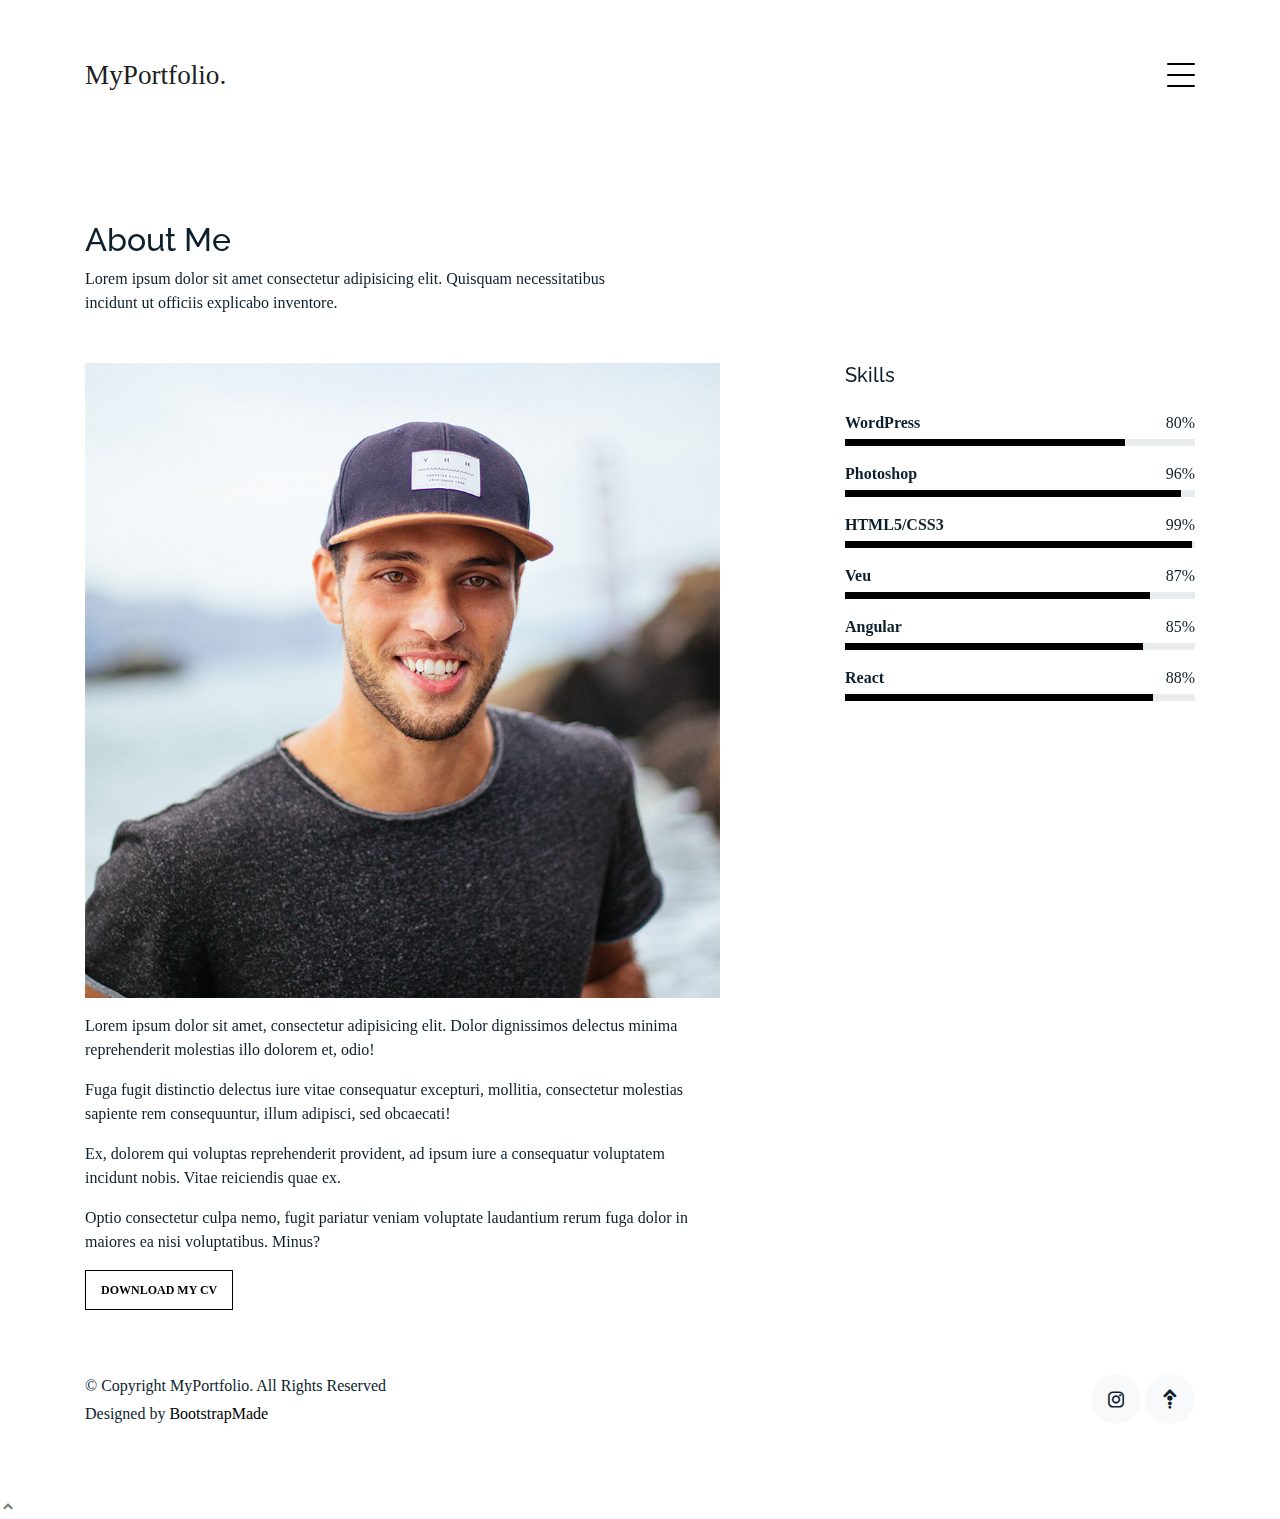
==== commit eb235318: "fixes social icons" ====
--- a/about.html
+++ b/about.html
@@ -5,7 +5,7 @@
     <meta charset="utf-8">
     <meta content="width=device-width, initial-scale=1.0" name="viewport">
 
-    <title>MyPortfolio Bootstrap Template - About</title>
+    <title>Aira Designs &amp; Graphics</title>
     <meta content="" name="descriptison">
     <meta content="" name="keywords">
 
@@ -187,8 +187,8 @@
                 </div>
                 <div class="col-sm-6 social text-md-right">
                     <a href="#"><span class="icofont-instagram"></span></a>
-                    <a href="#"><span class="icofont-facebook"></span></a>
-                    <a href="#"><span class="icofont-google-plus"></span></a>
+                    <!--<a href="#"><span class="icofont-facebook"></span></a>
+                    <a href="#"><span class="icofont-google-plus"></span></a>-->
                     <a href="#" class="back-to-top"><span class="icofont-bubble-up icofont-2x"></span></a>
                 </div>
             </div>
--- a/assets/css/style.css
+++ b/assets/css/style.css
@@ -1,504 +1,657 @@
-/**
-* Template Name: MyPortfolio - v2.1.0
-* Template URL: https://bootstrapmade.com/myportfolio-bootstrap-portfolio-website-template/
-* Author: BootstrapMade.com
-* License: https://bootstrapmade.com/license/
-*/
-
-/*--------------------------------------------------------------
-# General
+/**
+* Template Name: MyPortfolio - v2.1.0
+* Template URL: https://bootstrapmade.com/myportfolio-bootstrap-portfolio-website-template/
+* Author: BootstrapMade.com
+* License: https://bootstrapmade.com/license/
+*/
+
+
+/*--------------------------------------------------------------
+# General
 --------------------------------------------------------------*/
+
 body {
-  font-family: "Inconsolata", monosapce;
-  color: #0d1e2d;
+    font-family: "Inconsolata", monosapce;
+    color: #0d1e2d;
 }
 
 a {
-  color: #777;
+    color: #777;
 }
 
 a:hover {
-  color: #000;
-}
-
-h1, h2, h3, h4, h5, h6, .font-heading {
-  font-family: "Raleway", sans-serif;
+    color: #000;
+}
+
+h1,
+h2,
+h3,
+h4,
+h5,
+h6,
+.font-heading {
+    font-family: "Raleway", sans-serif;
 }
 
 .section {
-  padding: 7rem 0;
+    padding: 7rem 0;
 }
 
 .filters a {
-  color: #000;
-  display: inline-block;
-  padding-left: 10px;
-  padding-right: 10px;
-  position: relative;
-}
-
-.filters a:hover, .filters a:focus, .filters a:active {
-  text-decoration: none;
+    color: #000;
+    display: inline-block;
+    padding-left: 10px;
+    padding-right: 10px;
+    position: relative;
+}
+
+.filters a:hover,
+.filters a:focus,
+.filters a:active {
+    text-decoration: none;
 }
 
 .filters a:hover:before {
-  content: "";
-  position: absolute;
-  left: 10px;
-  right: 10px;
-  bottom: 0;
-  height: 1px;
-  background-color: #000;
+    content: "";
+    position: absolute;
+    left: 10px;
+    right: 10px;
+    bottom: 0;
+    height: 1px;
+    background-color: #000;
 }
 
 .filters a.active {
-  color: #000;
+    color: #000;
 }
 
 .filters a.active:before {
-  content: "";
-  position: absolute;
-  left: 10px;
-  right: 10px;
-  bottom: 0;
-  height: 1px;
-  background-color: #000;
+    content: "";
+    position: absolute;
+    left: 10px;
+    right: 10px;
+    bottom: 0;
+    height: 1px;
+    background-color: #000;
 }
 
 .item {
-  border: none;
-  margin-bottom: 30px;
+    border: none;
+    margin-bottom: 30px;
 }
 
 .item .item-wrap {
-  display: block;
-  position: relative;
-  overflow: hidden;
+    display: block;
+    position: relative;
+    overflow: hidden;
 }
 
 .item .item-wrap:after {
-  z-index: 2;
-  position: absolute;
-  content: "";
-  top: 0;
-  left: 0;
-  right: 0;
-  bottom: 0;
-  background: rgba(0, 0, 0, 0.4);
-  visibility: hidden;
-  opacity: 0;
-  transition: .3s all ease-in-out;
+    z-index: 2;
+    position: absolute;
+    content: "";
+    top: 0;
+    left: 0;
+    right: 0;
+    bottom: 0;
+    background: rgba(0, 0, 0, 0.4);
+    visibility: hidden;
+    opacity: 0;
+    transition: .3s all ease-in-out;
 }
 
 .item .item-wrap img {
-  transition: .3s transform ease;
-  transform: scale(1);
-}
-
-.item .item-wrap > .work-info {
-  position: absolute;
-  top: 50%;
-  width: 100%;
-  text-align: center;
-  z-index: 3;
-  transform: translateY(-50%);
-  color: #fff;
-  opacity: 0;
-  visibility: hidden;
-  margin-top: 20px;
-  transition: .3s all ease;
-}
-
-.item .item-wrap > .work-info h3 {
-  font-size: 20px;
-  margin-bottom: 0;
-}
-
-.item .item-wrap > .work-info span {
-  font-size: 14px;
-  text-transform: uppercase;
-  letter-spacing: .2rem;
+    transition: .3s transform ease;
+    transform: scale(1);
+}
+
+.item .item-wrap>.work-info {
+    position: absolute;
+    top: 50%;
+    width: 100%;
+    text-align: center;
+    z-index: 3;
+    transform: translateY(-50%);
+    color: #fff;
+    opacity: 0;
+    visibility: hidden;
+    margin-top: 20px;
+    transition: .3s all ease;
+}
+
+.item .item-wrap>.work-info h3 {
+    font-size: 20px;
+    margin-bottom: 0;
+}
+
+.item .item-wrap>.work-info span {
+    font-size: 14px;
+    text-transform: uppercase;
+    letter-spacing: .2rem;
 }
 
 .item .item-wrap:hover {
-  text-decoration: none;
+    text-decoration: none;
 }
 
 .item .item-wrap:hover img {
-  transform: scale(1.05);
+    transform: scale(1.05);
 }
 
 .item .item-wrap:hover:after {
-  opacity: 1;
-  visibility: visible;
+    opacity: 1;
+    visibility: visible;
 }
 
 .item .item-wrap:hover .work-info {
-  margin-top: 0px;
-  opacity: 1;
-  visibility: visible;
+    margin-top: 0px;
+    opacity: 1;
+    visibility: visible;
 }
 
 .testimonial-wrap {
-  padding: 50px 50px 80px 50px;
-  background: #eceff2;
+    padding: 50px 50px 80px 50px;
+    background: #eceff2;
 }
 
 .testimonial-wrap .testimonial {
-  text-align: center;
-  max-width: 500px;
-  margin: 0 auto;
+    text-align: center;
+    max-width: 500px;
+    margin: 0 auto;
 }
 
 .testimonial-wrap .testimonial img {
-  border-radius: 50%;
-  width: 120px;
-  margin: 0 auto 30px auto;
+    border-radius: 50%;
+    width: 120px;
+    margin: 0 auto 30px auto;
 }
 
 .testimonial-wrap .testimonial blockquote p {
-  font-size: 20px;
+    font-size: 20px;
 }
 
 .h3 {
-  font-size: 20px;
+    font-size: 20px;
 }
 
 .h4 {
-  font-size: 16px;
+    font-size: 16px;
 }
 
 .heading {
-  font-size: 28px;
+    font-size: 28px;
 }
 
 .readmore {
-  display: inline-block;
-  border: 1px solid #000;
-  padding: 10px 15px;
-  font-size: 12px;
-  text-transform: uppercase;
-  color: #000;
-  transition: .2s all ease;
-  font-weight: 700;
-}
-
-.readmore:active, .readmore:focus, .readmore:hover {
-  outline: none;
-}
-
+    display: inline-block;
+    border: 1px solid #000;
+    padding: 10px 15px;
+    font-size: 12px;
+    text-transform: uppercase;
+    color: #000;
+    transition: .2s all ease;
+    font-weight: 700;
+}
+
+.readmore:active,
+.readmore:focus,
 .readmore:hover {
-  color: #fff;
-  text-decoration: none;
-  background: #000;
+    outline: none;
+}
+
+.readmore:hover {
+    color: #fff;
+    text-decoration: none;
+    background: #000;
 }
 
 .testimonial-carousel .owl-dots {
-  position: absolute;
-  bottom: 40px;
-  width: 100%;
-  text-align: center;
+    position: absolute;
+    bottom: 40px;
+    width: 100%;
+    text-align: center;
 }
 
 .testimonial-carousel .owl-dots .owl-dot {
-  display: inline-block;
-}
-
-.testimonial-carousel .owl-dots .owl-dot > span {
-  display: inline-block;
-  width: 7px;
-  height: 7px;
-  background-color: #cbd3da;
-  border-radius: 50%;
-  margin: 5px;
+    display: inline-block;
+}
+
+.testimonial-carousel .owl-dots .owl-dot>span {
+    display: inline-block;
+    width: 7px;
+    height: 7px;
+    background-color: #cbd3da;
+    border-radius: 50%;
+    margin: 5px;
 }
 
 .testimonial-carousel .owl-dots .owl-dot.active {
-  outline: none;
-}
-
-.testimonial-carousel .owl-dots .owl-dot.active > span {
-  background: #0d1e2d;
+    outline: none;
+}
+
+.testimonial-carousel .owl-dots .owl-dot.active>span {
+    background: #0d1e2d;
 }
 
 .sticky-content {
-  position: sticky;
-  position: -webkit-sticky;
-  top: 0;
-  /* required */
+    position: sticky;
+    position: -webkit-sticky;
+    top: 0;
+    /* required */
 }
 
 .list-line li {
-  margin-bottom: 10px;
-  position: relative;
-  padding-left: 30px;
+    margin-bottom: 10px;
+    position: relative;
+    padding-left: 30px;
 }
 
 .list-line li:before {
-  content: "";
-  position: absolute;
-  left: 0;
-  top: .7rem;
-  width: 10px;
-  height: 2px;
-  background: #000;
+    content: "";
+    position: absolute;
+    left: 0;
+    top: .7rem;
+    width: 10px;
+    height: 2px;
+    background: #000;
 }
 
 .form-control {
-  border-radius: 0;
-  background: #f8f9fa;
-  border: 1px solid transparent;
-  padding-top: 10px !important;
-  padding-bottom: 10px !important;
-}
-
-.form-control:active, .form-control:focus {
-  background: #eff1f4;
-  outline: none;
-  box-shadow: none;
-  border: 1px solid transparent;
+    border-radius: 0;
+    background: #f8f9fa;
+    border: 1px solid transparent;
+    padding-top: 10px !important;
+    padding-bottom: 10px !important;
+}
+
+.form-control:active,
+.form-control:focus {
+    background: #eff1f4;
+    outline: none;
+    box-shadow: none;
+    border: 1px solid transparent;
 }
 
 .custom-progress {
-  height: 7px;
-  border-radius: 0;
+    height: 7px;
+    border-radius: 0;
 }
 
 .custom-progress .progress-bar {
-  background: #000;
-}
+    background: #000;
+}
+
 
 /* Contact Form */
+
 .php-email-form .validate {
-  display: none;
-  color: red;
-  margin: 0 0 15px 0;
-  font-weight: 400;
-  font-size: 13px;
+    display: none;
+    color: red;
+    margin: 0 0 15px 0;
+    font-weight: 400;
+    font-size: 13px;
 }
 
 .php-email-form .error-message {
-  display: none;
-  color: #fff;
-  background: #ed3c0d;
-  text-align: left;
-  padding: 15px;
-  font-weight: 600;
-}
-
-.php-email-form .error-message br + br {
-  margin-top: 25px;
+    display: none;
+    color: #fff;
+    background: #ed3c0d;
+    text-align: left;
+    padding: 15px;
+    font-weight: 600;
+}
+
+.php-email-form .error-message br+br {
+    margin-top: 25px;
 }
 
 .php-email-form .sent-message {
-  display: none;
-  color: #fff;
-  background: #18d26e;
-  text-align: center;
-  padding: 15px;
-  font-weight: 600;
+    display: none;
+    color: #fff;
+    background: #18d26e;
+    text-align: center;
+    padding: 15px;
+    font-weight: 600;
 }
 
 .php-email-form .loading {
-  display: none;
-  background: #fff;
-  text-align: center;
-  padding: 15px;
+    display: none;
+    background: #fff;
+    text-align: center;
+    padding: 15px;
 }
 
 .php-email-form .loading:before {
-  content: "";
-  display: inline-block;
-  border-radius: 50%;
-  width: 24px;
-  height: 24px;
-  margin: 0 10px -6px 0;
-  border: 3px solid #18d26e;
-  border-top-color: #eee;
-  -webkit-animation: animate-loading 1s linear infinite;
-  animation: animate-loading 1s linear infinite;
+    content: "";
+    display: inline-block;
+    border-radius: 50%;
+    width: 24px;
+    height: 24px;
+    margin: 0 10px -6px 0;
+    border: 3px solid #18d26e;
+    border-top-color: #eee;
+    -webkit-animation: animate-loading 1s linear infinite;
+    animation: animate-loading 1s linear infinite;
 }
 
 @-webkit-keyframes animate-loading {
-  0% {
-    transform: rotate(0deg);
-  }
-  100% {
-    transform: rotate(360deg);
-  }
+    0% {
+        transform: rotate(0deg);
+    }
+    100% {
+        transform: rotate(360deg);
+    }
 }
 
 @keyframes animate-loading {
-  0% {
-    transform: rotate(0deg);
-  }
-  100% {
-    transform: rotate(360deg);
-  }
-}
-
-/*--------------------------------------------------------------
-# Header
+    0% {
+        transform: rotate(0deg);
+    }
+    100% {
+        transform: rotate(360deg);
+    }
+}
+
+
+/*--------------------------------------------------------------
+# Header
 --------------------------------------------------------------*/
+
+
 /* Custom Navmenu */
+
 .custom-navmenu {
-  background: #0d1e2d;
-}
-
-.custom-navmenu .custom-menu, .custom-navmenu .custom-menu li {
-  padding: 0;
-  margin: 0;
-  list-style: none;
-}
-
+    background: #0d1e2d;
+}
+
+.custom-navmenu .custom-menu,
 .custom-navmenu .custom-menu li {
-  margin-bottom: 0;
-  font-size: 20px;
+    padding: 0;
+    margin: 0;
+    list-style: none;
+}
+
+.custom-navmenu .custom-menu li {
+    margin-bottom: 0;
+    font-size: 20px;
 }
 
 .custom-navmenu .custom-menu li a {
-  color: #fff;
-  padding: 10px 0 !important;
+    color: #fff;
+    padding: 10px 0 !important;
 }
 
 .custom-navmenu .custom-menu li a:hover {
-  text-decoration: none;
+    text-decoration: none;
 }
 
 .custom-navmenu .custom-menu li.active a {
-  text-decoration: underline;
+    text-decoration: underline;
 }
 
 .custom-navmenu h3 {
-  font-size: 20px;
-  color: #fff;
+    font-size: 20px;
+    color: #fff;
 }
 
 .custom-navmenu p {
-  color: rgba(255, 255, 255, 0.6);
+    color: rgba(255, 255, 255, 0.6);
 }
 
 .custom-navmenu a {
-  color: rgba(255, 255, 255, 0.7);
+    color: rgba(255, 255, 255, 0.7);
 }
 
 .custom-navmenu a:hover {
-  color: #fff;
-}
+    color: #fff;
+}
+
 
 /* Custom Navbar */
+
 .custom-navbar {
-  padding-top: 50px;
-  width: 100%;
+    padding-top: 50px;
+    width: 100%;
 }
 
 @media (max-width: 780px) {
-  .custom-navbar > .container {
-    padding-right: 0;
-    padding-left: 0;
-  }
+    .custom-navbar>.container {
+        padding-right: 0;
+        padding-left: 0;
+    }
 }
 
 .custom-navbar .navbar-brand {
-  font-size: 1.7rem;
-}
+    font-size: 1.7rem;
+}
+
 
 /* Burger */
+
 .burger {
-  width: 28px;
-  height: 32px;
-  cursor: pointer;
-  position: relative;
-}
-
-.burger:before, .burger span, .burger:after {
-  width: 100%;
-  height: 2px;
-  display: block;
-  background: #000;
-  border-radius: 2px;
-  position: absolute;
-  opacity: 1;
-}
-
-.burger:before, .burger:after {
-  transition: top 0.35s cubic-bezier(0.23, 1, 0.32, 1), transform 0.35s cubic-bezier(0.23, 1, 0.32, 1), opacity 0.35s cubic-bezier(0.23, 1, 0.32, 1), background-color 1.15s cubic-bezier(0.86, 0, 0.07, 1);
-  -webkit-transition: top 0.35s cubic-bezier(0.23, 1, 0.32, 1), -webkit-transform 0.35s cubic-bezier(0.23, 1, 0.32, 1), opacity 0.35s cubic-bezier(0.23, 1, 0.32, 1), background-color 1.15s cubic-bezier(0.86, 0, 0.07, 1);
-  content: "";
+    width: 28px;
+    height: 32px;
+    cursor: pointer;
+    position: relative;
+}
+
+.burger:before,
+.burger span,
+.burger:after {
+    width: 100%;
+    height: 2px;
+    display: block;
+    background: #000;
+    border-radius: 2px;
+    position: absolute;
+    opacity: 1;
+}
+
+.burger:before,
+.burger:after {
+    transition: top 0.35s cubic-bezier(0.23, 1, 0.32, 1), transform 0.35s cubic-bezier(0.23, 1, 0.32, 1), opacity 0.35s cubic-bezier(0.23, 1, 0.32, 1), background-color 1.15s cubic-bezier(0.86, 0, 0.07, 1);
+    -webkit-transition: top 0.35s cubic-bezier(0.23, 1, 0.32, 1), -webkit-transform 0.35s cubic-bezier(0.23, 1, 0.32, 1), opacity 0.35s cubic-bezier(0.23, 1, 0.32, 1), background-color 1.15s cubic-bezier(0.86, 0, 0.07, 1);
+    content: "";
 }
 
 .burger:before {
-  top: 4px;
+    top: 4px;
 }
 
 .burger span {
-  top: 15px;
+    top: 15px;
 }
 
 .burger:after {
-  top: 26px;
-}
+    top: 26px;
+}
+
 
 /* Hover */
+
 .burger:hover:before {
-  top: 7px;
+    top: 7px;
 }
 
 .burger:hover:after {
-  top: 23px;
-}
+    top: 23px;
+}
+
 
 /* Click */
+
 .burger.active span {
-  opacity: 0;
-}
-
-.burger.active:before, .burger.active:after {
-  top: 40%;
+    opacity: 0;
+}
+
+.burger.active:before,
+.burger.active:after {
+    top: 40%;
 }
 
 .burger.active:before {
-  transform: rotate(45deg);
+    transform: rotate(45deg);
 }
 
 .burger.active:after {
-  transform: rotate(-45deg);
+    transform: rotate(-45deg);
 }
 
 .burger:focus {
-  outline: none;
-}
-
-/*--------------------------------------------------------------
-# Footer
+    outline: none;
+}
+
+
+/*--------------------------------------------------------------
+# Footer
 --------------------------------------------------------------*/
+
 .footer {
-  padding: 0 0 4rem 0;
+    padding: 0 0 4rem 0;
 }
 
 .footer a {
-  color: #000;
+    color: #000;
 }
 
 .social a {
-  display: inline-block;
-  width: 50px;
-  height: 50px;
-  border-radius: 50%;
-  background: #f8f9fa;
-  position: relative;
-  text-align: center;
-  color: #0d1e2d;
+    display: inline-block;
+    width: 50px;
+    height: 50px;
+    border-radius: 50%;
+    background: #f8f9fa;
+    position: relative;
+    text-align: center;
+    color: #0d1e2d;
 }
 
 .social a span {
-  display: inline-block;
-  left: 50%;
-  position: absolute;
-  top: 50%;
-  transform: translate(-50%, -50%);
+    display: inline-block;
+    left: 50%;
+    position: absolute;
+    top: 50%;
+    transform: translate(-50%, -50%);
 }
 
 .social a:hover {
-  color: #000;
-}
+    color: #000;
+}
+
+a.lightbox img {
+    height: 150px;
+    border: 3px solid white;
+    box-shadow: 0px 0px 8px rgba(0, 0, 0, .3);
+    margin: 94px 20px 20px 20px;
+}
+
+
+/* Styles the lightbox, removes it from sight and adds the fade-in transition */
+
+.lightbox-target {
+    position: fixed;
+    top: -100%;
+    width: 100%;
+    background: rgba(0, 0, 0, .7);
+    width: 100%;
+    opacity: 0;
+    -webkit-transition: opacity .5s ease-in-out;
+    -moz-transition: opacity .5s ease-in-out;
+    -o-transition: opacity .5s ease-in-out;
+    transition: opacity .5s ease-in-out;
+    overflow: hidden;
+}
+
+
+/* Styles the lightbox image, centers it vertically and horizontally, adds the zoom-in transition and makes it responsive using a combination of margin and absolute positioning */
+
+.lightbox-target img {
+    margin: auto;
+    position: absolute;
+    top: 0;
+    left: 0;
+    right: 0;
+    bottom: 0;
+    max-height: 0%;
+    max-width: 0%;
+    border: 3px solid white;
+    box-shadow: 0px 0px 8px rgba(0, 0, 0, .3);
+    box-sizing: border-box;
+    -webkit-transition: .5s ease-in-out;
+    -moz-transition: .5s ease-in-out;
+    -o-transition: .5s ease-in-out;
+    transition: .5s ease-in-out;
+}
+
+
+/* Styles the close link, adds the slide down transition */
+
+a.lightbox-close {
+    display: block;
+    width: 50px;
+    height: 50px;
+    box-sizing: border-box;
+    background: white;
+    color: black;
+    text-decoration: none;
+    position: absolute;
+    top: -80px;
+    right: 0;
+    -webkit-transition: .5s ease-in-out;
+    -moz-transition: .5s ease-in-out;
+    -o-transition: .5s ease-in-out;
+    transition: .5s ease-in-out;
+}
+
+
+/* Provides part of the "X" to eliminate an image from the close link */
+
+a.lightbox-close:before {
+    content: "";
+    display: block;
+    height: 30px;
+    width: 1px;
+    background: black;
+    position: absolute;
+    left: 26px;
+    top: 10px;
+    -webkit-transform: rotate(45deg);
+    -moz-transform: rotate(45deg);
+    -o-transform: rotate(45deg);
+    transform: rotate(45deg);
+}
+
+
+/* Provides part of the "X" to eliminate an image from the close link */
+
+a.lightbox-close:after {
+    content: "";
+    display: block;
+    height: 30px;
+    width: 1px;
+    background: black;
+    position: absolute;
+    left: 26px;
+    top: 10px;
+    -webkit-transform: rotate(-45deg);
+    -moz-transform: rotate(-45deg);
+    -o-transform: rotate(-45deg);
+    transform: rotate(-45deg);
+}
+
+
+/* Uses the :target pseudo-class to perform the animations upon clicking the .lightbox-target anchor */
+
+.lightbox-target:target {
+    opacity: 1;
+    top: 0;
+    bottom: 0;
+}
+
+.lightbox-target:target img {
+    max-height: 100%;
+    max-width: 100%;
+}
+
+.lightbox-target:target a.lightbox-close {
+    top: 0px;
+}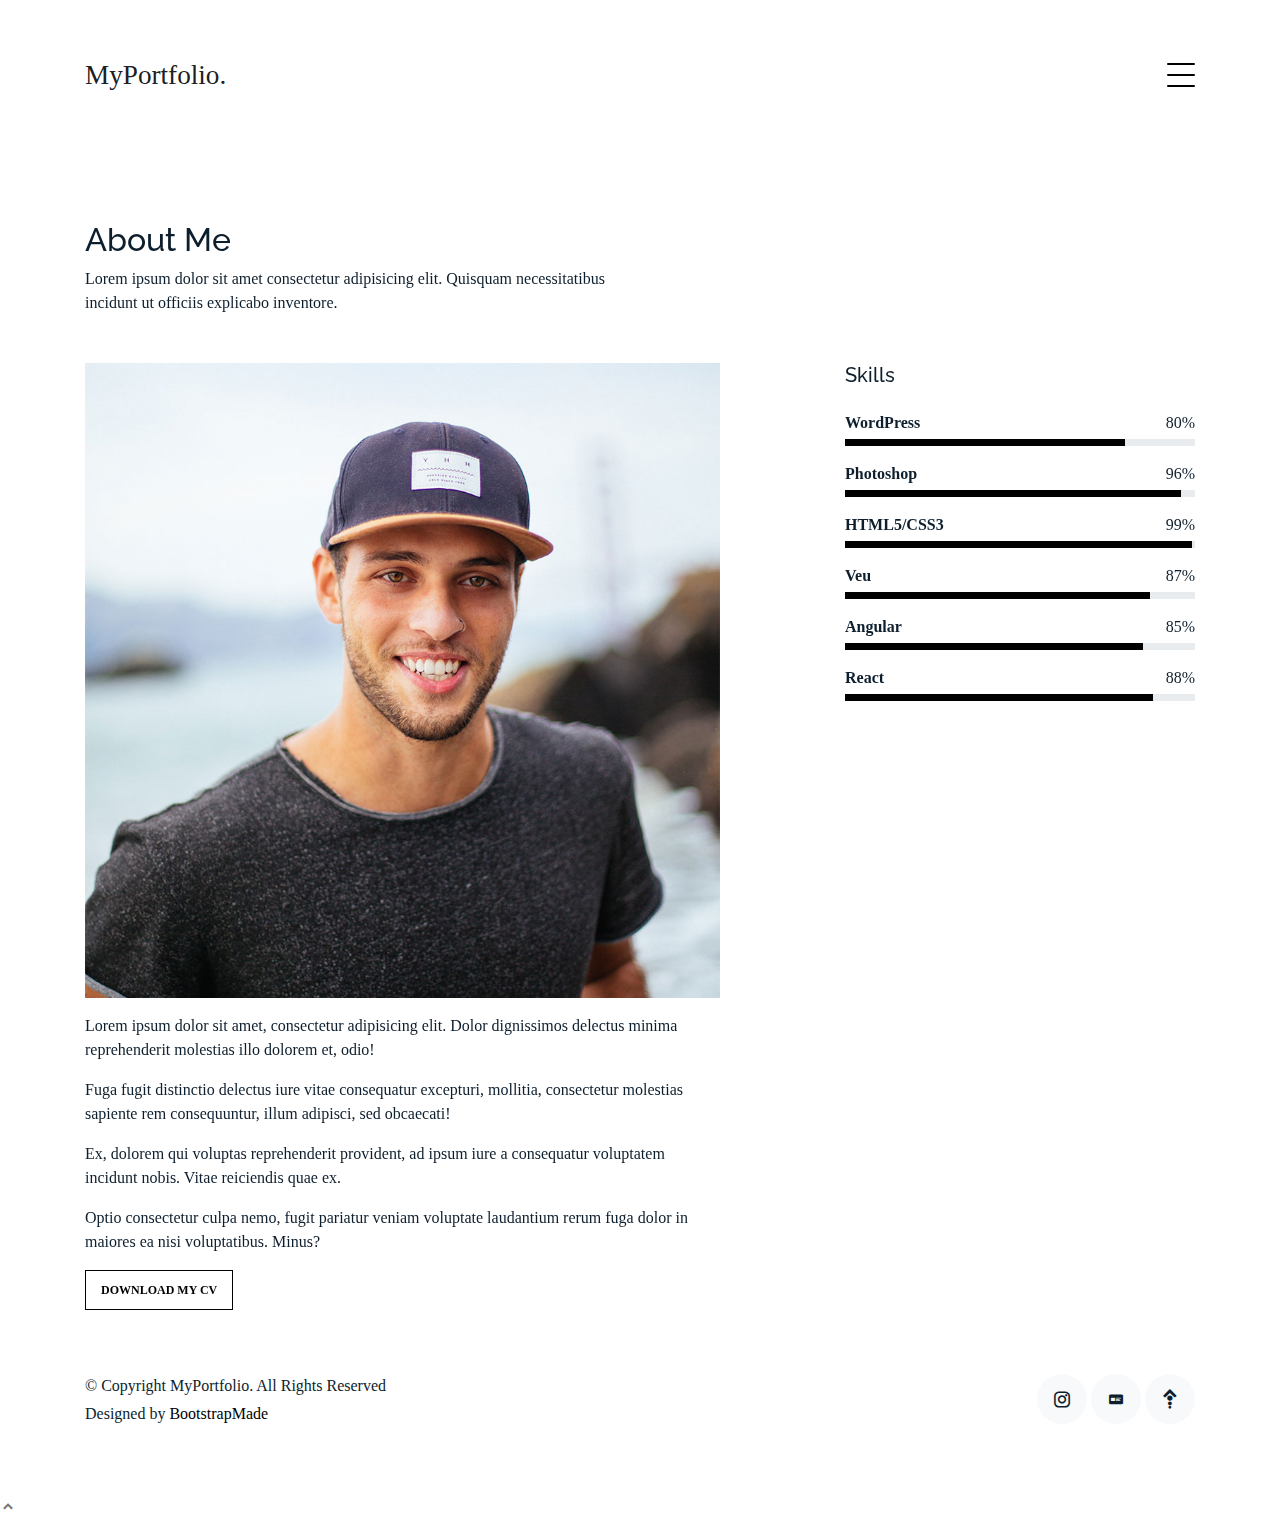
==== commit 1f5e34aa: "major fixes" ====
--- a/about.html
+++ b/about.html
@@ -45,21 +45,23 @@
                         <li><a href="index.html">Home</a></li>
                         <li class="active"><a href="about.html">About Me</a></li>
                         <li><a href="services.html">Services</a></li>
-                        <li><a href="index.html">My Works</a></li>
+                        <li><a href="works.html">My Works</a></li>
                         <li><a href="contact.html">Contact</a></li>
                     </ul>
                 </div>
                 <div class="col-md-6 d-none d-md-block  mr-auto">
                     <div class="tweet d-flex">
-                        <span class="icofont-twitter text-white mt-2 mr-3"></span>
-                        <div>
-                            <p><em>Lorem ipsum dolor sit amet consectetur adipisicing elit. Quisquam necessitatibus incidunt ut officiis explicabo inventore. <br> <a href="#">t.co/v82jsk</a></em></p>
-                        </div>
+                        <!--<span class="icofont-twitter text-white mt-2 mr-3"></span>
+                            <div>
+                                <p><em>Lorem ipsum dolor sit amet consectetur adipisicing elit. Quisquam necessitatibus incidunt ut officiis explicabo inventore. <br> <a href="#">t.co/v82jsk</a></em></p>
+                            </div>-->
                     </div>
                 </div>
                 <div class="col-md-4 d-none d-md-block">
-                    <h3>Hire Me</h3>
-                    <p>Lorem ipsum dolor sit amet consectetur adipisicing elit. Quisquam necessitatibus incidunt ut officiisexplicabo inventore. <br> <a href="#">myemail@gmail.com</a></p>
+                    <h3>Please get-in-touch for your creative works</h3>
+                    <p><br><a href="mailto:prasathvfx@gmail.com">prasathvfx@gmail.com</a></p>
+                    <!--<h3>Hire Me</h3>
+                    <p>Lorem ipsum dolor sit amet consectetur adipisicing elit. Quisquam necessitatibus incidunt ut officiisexplicabo inventore. <br> <a href="#">myemail@gmail.com</a></p>-->
                 </div>
             </div>
 
@@ -187,6 +189,7 @@
                 </div>
                 <div class="col-sm-6 social text-md-right">
                     <a href="#"><span class="icofont-instagram"></span></a>
+                    <a href="assets/img/ecard.png" download="airadesigns_card.png" target="_blank"><span class="icofont-card"></span></a>
                     <!--<a href="#"><span class="icofont-facebook"></span></a>
                     <a href="#"><span class="icofont-google-plus"></span></a>-->
                     <a href="#" class="back-to-top"><span class="icofont-bubble-up icofont-2x"></span></a>
